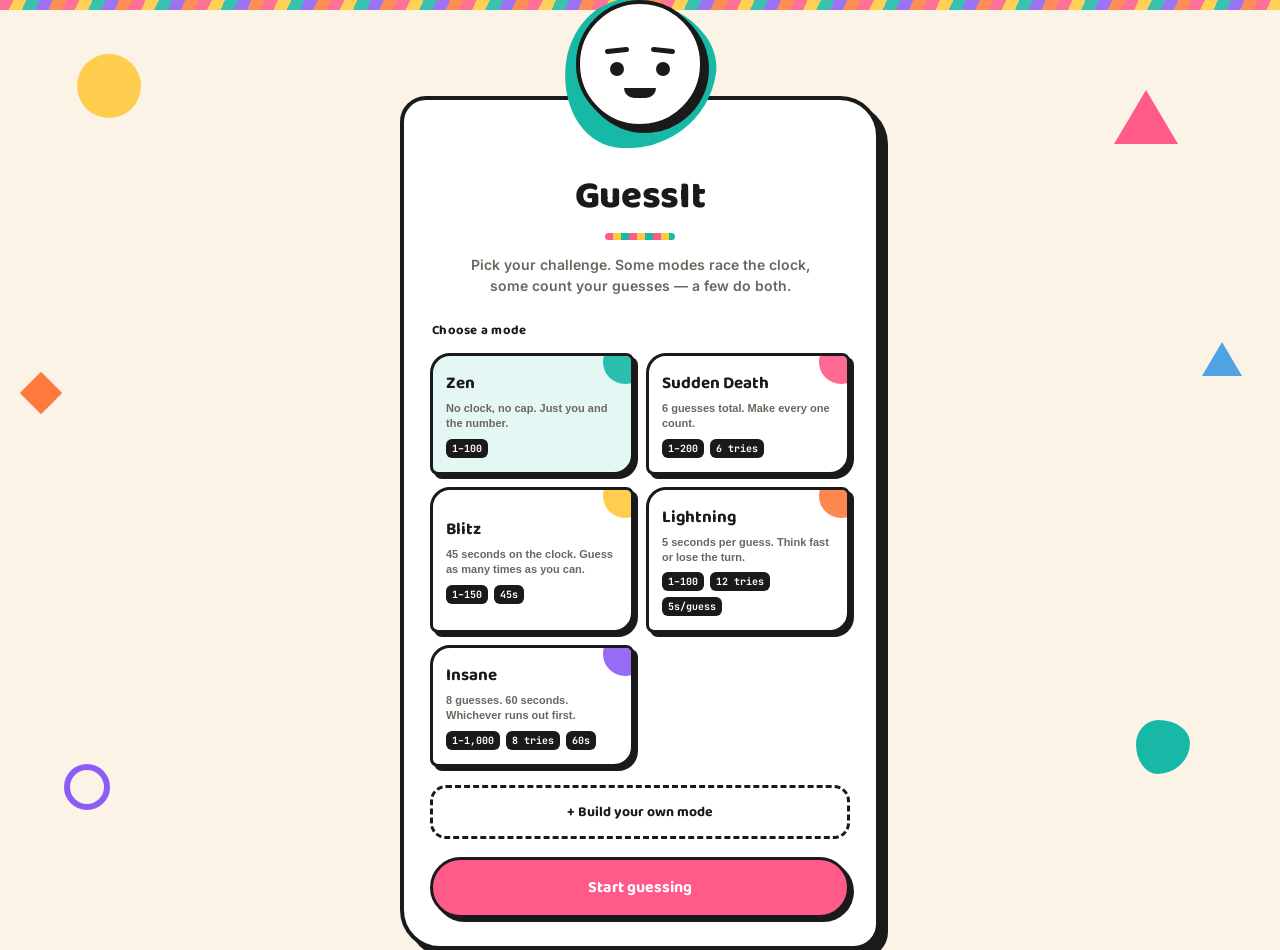
==== index.html @ 7a6bf44a "Rename guessit.html to index.html" ====
<!DOCTYPE html>
<html lang="en">
<head>
<meta charset="UTF-8">
<meta name="viewport" content="width=device-width, initial-scale=1.0, maximum-scale=1">
<title>GuessIt</title>
<link rel="preconnect" href="https://fonts.googleapis.com">
<link rel="preconnect" href="https://fonts.gstatic.com" crossorigin>
<link href="https://fonts.googleapis.com/css2?family=Baloo+2:wght@500;600;700;800&family=Inter:wght@400;500;600;700;800&family=JetBrains+Mono:wght@400;500;700;800&display=swap" rel="stylesheet">
<style>
  :root{
    --cream: #FBF3E5;
    --paper: #FFFFFF;
    --ink: #1A1A1A;
    --pink: #FF5A8A;
    --yellow: #FFC93C;
    --teal: #17B8A6;
    --orange: #FF7A3D;
    --purple: #8B5CF6;
    --blue: #4FA3E3;
    --accent: var(--teal);
    --accent-soft: #E4F7F4;
    --radius-blob: 26px 40px 26px 40px;
    --ease: cubic-bezier(.22,1,.36,1);
  }

  *{ box-sizing:border-box; margin:0; padding:0; }
  html,body{ height:100%; }
  body{
    background: var(--cream);
    color: var(--ink);
    font-family: 'Inter', sans-serif;
    min-height:100vh;
    display:flex;
    align-items:center;
    justify-content:center;
    padding: 40px 18px;
    overflow-x:hidden;
    position:relative;
    -webkit-font-smoothing:antialiased;
  }

  /* ---------- Decorative Memphis shapes ---------- */
  .deco{ position:fixed; pointer-events:none; z-index:0; }
  .deco-circle{ border-radius:50%; }
  .deco-tri{ width:0; height:0; }
  .deco1{ top:6%; left:6%; width:64px; height:64px; background:var(--yellow); border-radius:50%; opacity:0.9; animation: floatA 7s ease-in-out infinite; }
  .deco2{ top:10%; right:8%; width:0;height:0; border-left:32px solid transparent; border-right:32px solid transparent; border-bottom:54px solid var(--pink); animation: floatB 8s ease-in-out infinite; }
  .deco3{ bottom:10%; left:5%; width:46px; height:46px; border:6px solid var(--purple); border-radius:50%; animation: floatA 6s ease-in-out infinite reverse; }
  .deco4{ bottom:14%; right:7%; width:54px; height:54px; background:var(--teal); border-radius:42% 58% 60% 40% / 45% 42% 58% 55%; animation: spin 12s linear infinite; }
  .deco5{ top:42%; left:2%; width:30px; height:30px; background:var(--orange); transform: rotate(45deg); animation: floatB 5.5s ease-in-out infinite; }
  .deco6{ top:38%; right:3%; width:0; height:0; border-left:20px solid transparent; border-right:20px solid transparent; border-bottom:34px solid var(--blue); animation: floatA 6.5s ease-in-out infinite; }
  .deco-zigzag{
    position:fixed; top:0; left:0; width:100%; height:10px; z-index:0;
    background: repeating-linear-gradient(115deg, var(--pink) 0 12px, var(--yellow) 12px 24px, var(--teal) 24px 36px, var(--purple) 36px 48px, var(--orange) 48px 60px);
    opacity:0.85;
  }
  @keyframes floatA{ 0%,100%{ transform: translateY(0) rotate(0deg);} 50%{ transform: translateY(-14px) rotate(8deg);} }
  @keyframes floatB{ 0%,100%{ transform: translateY(0) rotate(0deg);} 50%{ transform: translateY(12px) rotate(-10deg);} }
  @keyframes spin{ from{ transform: rotate(0deg);} to{ transform: rotate(360deg);} }

  @media (max-width:700px){
    .deco1,.deco2,.deco3,.deco4,.deco5,.deco6{ display:none; }
  }

  .stage{ position:relative; width:100%; max-width:480px; z-index:2; }

  .topbar{ display:flex; align-items:center; justify-content:space-between; padding:0 4px 16px; }
  .brand{
    font-family:'Baloo 2', sans-serif; font-weight:700; font-size:20px; letter-spacing:0.01em; color:var(--ink);
    display:flex; align-items:center; gap:8px;
  }
  .brand-dot{ width:12px; height:12px; border-radius:50%; background: var(--pink); display:inline-block; box-shadow: 3px 3px 0 var(--ink); }
  .new-game-link{
    font-family:'Inter'; font-size:13px; font-weight:700; color:var(--ink);
    background: var(--paper); border:2.5px solid var(--ink); border-radius:100px;
    padding:7px 14px; cursor:pointer; box-shadow:3px 3px 0 var(--ink);
    transition: all .15s var(--ease); opacity:0; pointer-events:none;
  }
  .new-game-link.visible{ opacity:1; pointer-events:auto; }
  .new-game-link:hover{ transform: translate(-2px,-2px); box-shadow:5px 5px 0 var(--ink); }
  .new-game-link:active{ transform: translate(0,0); box-shadow:1px 1px 0 var(--ink); }

  /* ---------- Mascot ---------- */
  .mascot-wrap{ display:flex; justify-content:center; position:relative; z-index:3; margin-bottom:-54px; height:150px; }
  .mascot-back{
    position:absolute; width:150px; height:150px; background: var(--accent);
    border-radius: 42% 58% 60% 40% / 48% 42% 58% 52%;
    transform: rotate(8deg); transition: background .4s var(--ease);
    animation: blobfloat 5s ease-in-out infinite;
  }
  @keyframes blobfloat{ 0%,100%{ transform: rotate(8deg) scale(1);} 50%{ transform: rotate(-4deg) scale(1.04);} }
  .mascot{
    width:128px; height:128px; border-radius:50%; background:var(--paper);
    border:4px solid var(--ink); position:relative; z-index:2;
    box-shadow: 5px 5px 0 var(--ink);
    animation: float 4.5s ease-in-out infinite;
    transition: transform .4s var(--ease);
  }
  @keyframes float{ 0%,100%{ transform: translateY(0);} 50%{ transform: translateY(-8px);} }
  .mascot.bump{ animation: bump .5s var(--ease); }
  @keyframes bump{
    0%{ transform: scale(1) rotate(0);}
    30%{ transform: scale(0.9,1.08) rotate(-4deg);}
    60%{ transform: scale(1.06,0.95) rotate(3deg);}
    100%{ transform: scale(1) rotate(0);}
  }
  .brow{ position:absolute; width:24px; height:5px; background:var(--ink); border-radius:4px; top:44px; transition: all .35s var(--ease); }
  .brow-l{ left:25px; transform: rotate(-6deg); }
  .brow-r{ right:25px; transform: rotate(6deg); }
  .eye{ position:absolute; width:14px; height:14px; background:var(--ink); border-radius:50%; top:58px; transition: all .35s var(--ease); }
  .eye-l{ left:30px; } .eye-r{ right:30px; }
  .mouth{ position:absolute; left:50%; top:84px; width:32px; height:10px; background:var(--ink); border-radius:0 0 16px 16px; transform: translateX(-50%); transition: all .4s var(--ease); }
  .cheek{ position:absolute; width:13px; height:7px; border-radius:50%; background: var(--pink); top:74px; opacity:0; transition: opacity .4s ease; }
  .cheek-l{ left:14px; } .cheek-r{ right:14px; }

  .mascot.low .brow-l{ transform: rotate(-16deg) translate(1px,-3px); }
  .mascot.low .brow-r{ transform: rotate(16deg) translate(-1px,-3px); }
  .mascot.low .eye{ transform: translateY(-4px) scaleY(1.15); }
  .mascot.low .mouth{ width:20px; height:16px; border-radius:50%; top:80px; }

  .mascot.high .brow-l{ transform: rotate(2deg) translateY(-6px); }
  .mascot.high .brow-r{ transform: rotate(-2deg) translateY(-6px); }
  .mascot.high .eye{ transform: translateY(4px) scaleY(0.85); }
  .mascot.high .mouth{ width:13px; height:13px; border-radius:50%; top:84px; }

  .mascot.win .brow-l{ transform: rotate(-12deg) translateY(-2px); }
  .mascot.win .brow-r{ transform: rotate(12deg) translateY(-2px); }
  .mascot.win .eye{ height:3px; top:62px; border-radius:3px; }
  .mascot.win .mouth{ width:44px; height:20px; border-radius:0 0 22px 22px; top:78px; }
  .mascot.win .cheek{ opacity:1; }
  .mascot.win{ animation: winbob .9s var(--ease) infinite; }
  @keyframes winbob{ 0%,100%{ transform: translateY(0) rotate(-2deg);} 50%{ transform: translateY(-12px) rotate(2deg);} }

  .mascot.lose .eye{ height:3px; top:63px; }
  .mascot.lose .brow-l{ transform: rotate(10deg) translateY(-2px); }
  .mascot.lose .brow-r{ transform: rotate(-10deg) translateY(-2px); }
  .mascot.lose .mouth{ width:24px; height:8px; border-radius:16px 16px 0 0; top:88px; }
  .mascot.lose{ animation:none; transform: rotate(-3deg); }

  /* ---------- Card ---------- */
  .card{
    position:relative; background: var(--paper); border:4px solid var(--ink);
    border-radius: var(--radius-blob); padding: 66px 26px 28px; z-index:2;
    box-shadow: 8px 8px 0 var(--ink);
  }
  .screen{ display:none; }
  .screen.active{ display:block; animation: rise .5s var(--ease); }
  @keyframes rise{ from{ opacity:0; transform: translateY(14px);} to{ opacity:1; transform: translateY(0);} }

  h1.title{
    font-family:'Baloo 2', sans-serif; font-weight:800; font-size: clamp(30px,8vw,38px);
    text-align:center; letter-spacing:-0.01em; margin-bottom:6px;
  }
  .title-underline{
    width:70px; height:7px; margin: 0 auto 14px; border-radius:10px;
    background: repeating-linear-gradient(90deg, var(--pink) 0 8px, var(--yellow) 8px 16px, var(--teal) 16px 24px);
  }
  .subtitle{ text-align:center; color: #6b675f; font-size:14px; font-weight:600; margin-bottom:24px; line-height:1.5; }

  .section-label{
    font-family:'Baloo 2', sans-serif; font-size:13px; font-weight:700; letter-spacing:0.02em;
    color: var(--ink); margin-bottom:12px; padding-left:2px;
  }

  /* ---------- Mode grid ---------- */
  .mode-grid{ display:grid; grid-template-columns:1fr 1fr; gap:12px; margin-bottom:18px; }
  .mode-card{
    background: var(--paper); border:3px solid var(--ink); border-radius:20px 8px 20px 8px;
    padding:14px 13px; text-align:left; cursor:pointer; color:var(--ink);
    transition: all .18s var(--ease); position:relative; overflow:hidden;
    box-shadow: 4px 4px 0 var(--ink);
  }
  .mode-card::before{
    content:""; position:absolute; top:-16px; right:-16px; width:44px; height:44px;
    border-radius:50%; background: var(--dot, var(--teal)); opacity:0.9;
  }
  .mode-card:hover{ transform: translate(-2px,-2px); box-shadow:6px 6px 0 var(--ink); }
  .mode-card:active{ transform: translate(0,0); box-shadow:2px 2px 0 var(--ink); }
  .mode-card.selected{ background: var(--sel-bg, var(--accent-soft)); border-color: var(--ink); }
  .mode-name{ font-family:'Baloo 2', sans-serif; font-weight:700; font-size:17px; margin-bottom:4px; position:relative; z-index:1; }
  .mode-tagline{ font-size:11px; font-weight:600; color:#6b675f; line-height:1.35; margin-bottom:8px; position:relative; z-index:1; min-height:29px; }
  .mode-meta{ display:flex; gap:6px; flex-wrap:wrap; position:relative; z-index:1; }
  .mode-tag{
    font-family:'JetBrains Mono', monospace; font-size:10px; font-weight:700;
    background: var(--ink); color: var(--paper); border-radius:6px; padding:3px 6px;
  }

  .custom-toggle{
    width:100%; background: var(--paper); border:3px dashed var(--ink); border-radius:16px;
    color: var(--ink); font-family:'Baloo 2', sans-serif; font-size:14px; font-weight:700;
    padding:13px; cursor:pointer; margin-bottom:18px; transition: all .18s ease;
  }
  .custom-toggle:hover{ background: var(--accent-soft); }
  .custom-toggle.active{ background: var(--accent-soft); border-style:solid; box-shadow:4px 4px 0 var(--ink); }

  .custom-panel{ display:none; margin: -6px 0 18px; }
  .custom-panel.open{ display:block; animation: rise .3s var(--ease); }
  .custom-row{ display:flex; gap:10px; margin-bottom:12px; }
  .custom-field{ flex:1; }
  .custom-field label{
    display:block; font-size:10px; font-weight:700; letter-spacing:0.06em; text-transform:uppercase;
    color:#8a8578; margin-bottom:6px;
  }
  .custom-field input{
    width:100%; background: var(--cream); border:2.5px solid var(--ink); border-radius:10px;
    padding:11px 12px; color: var(--ink); font-family:'JetBrains Mono', monospace; font-size:15px;
    font-weight:700; outline:none;
  }
  .toggle-line{
    display:flex; align-items:center; justify-content:space-between; gap:10px;
    background: var(--cream); border:2.5px solid var(--ink); border-radius:12px;
    padding:11px 13px; margin-bottom:10px;
  }
  .toggle-line .tl-label{ font-size:13px; font-weight:700; font-family:'Baloo 2', sans-serif; }
  .toggle-line .tl-input{
    width:74px; background:var(--paper); border:2px solid var(--ink); border-radius:8px;
    padding:7px 8px; font-family:'JetBrains Mono', monospace; font-weight:700; text-align:center;
    display:none; outline:none;
  }
  .toggle-line.on .tl-input{ display:block; }
  .switch{ position:relative; width:42px; height:24px; flex-shrink:0; }
  .switch input{ opacity:0; width:0; height:0; }
  .switch-track{
    position:absolute; inset:0; background: var(--paper); border:2.5px solid var(--ink); border-radius:100px;
    cursor:pointer; transition: background .2s ease;
  }
  .switch-track::before{
    content:""; position:absolute; width:14px; height:14px; left:2px; top:2px; background: var(--ink);
    border-radius:50%; transition: transform .2s var(--ease);
  }
  .switch input:checked + .switch-track{ background: var(--teal); }
  .switch input:checked + .switch-track::before{ transform: translateX(17px); }

  .form-error{
    font-size:12px; font-weight:700; color: var(--ink); background: #FFE3EC;
    border:2.5px solid var(--ink); border-radius:12px; padding:10px 12px; margin:-6px 0 16px; display:none;
  }
  .form-error.show{ display:block; animation: shake .35s; }
  @keyframes shake{ 0%,100%{ transform: translateX(0);} 25%{ transform: translateX(-4px);} 75%{ transform: translateX(4px);} }

  .btn-primary{
    width:100%; background: var(--pink); color: var(--paper); border:3px solid var(--ink);
    border-radius:100px; padding:15px; font-family:'Baloo 2', sans-serif; font-size:16px; font-weight:700;
    cursor:pointer; box-shadow: 4px 4px 0 var(--ink); transition: all .16s var(--ease);
  }
  .btn-primary:hover{ transform: translate(-2px,-2px); box-shadow:6px 6px 0 var(--ink); }
  .btn-primary:active{ transform: translate(0,0); box-shadow:1px 1px 0 var(--ink); }
  .btn-primary:disabled{ opacity:0.4; cursor:not-allowed; }

  .btn-secondary{
    width:100%; background: var(--paper); color: var(--ink); border:3px solid var(--ink);
    border-radius:100px; padding:13px; font-family:'Baloo 2', sans-serif; font-size:14px; font-weight:700;
    cursor:pointer; margin-top:10px; transition: all .16s var(--ease);
  }
  .btn-secondary:hover{ background: var(--accent-soft); }

  /* ---------- Game screen ---------- */
  .mode-pill{
    display:flex; align-items:center; justify-content:center; gap:8px; margin:0 auto 18px; width:fit-content;
    background: var(--accent-soft); border:2.5px solid var(--ink); border-radius:100px; padding:7px 16px;
    font-family:'Baloo 2', sans-serif; font-size:13px; font-weight:700; color:var(--ink);
  }

  .stats-row{ display:grid; grid-template-columns:repeat(3,1fr); gap:8px; margin-bottom:16px; }
  .stat{
    text-align:center; background: var(--cream); border:2.5px solid var(--ink); border-radius:14px; padding:10px 4px;
  }
  .stat-val{ font-family:'JetBrains Mono', monospace; font-size:22px; font-weight:800; line-height:1; }
  .stat-val.warn{ color: var(--pink); }
  .stat-lbl{ font-size:9px; text-transform:uppercase; letter-spacing:0.08em; color:#8a8578; font-weight:700; margin-top:4px; }

  .perguess-timer{
    display:none; align-items:center; gap:10px; background: var(--cream); border:2.5px solid var(--ink);
    border-radius:14px; padding:9px 13px; margin-bottom:14px;
  }
  .perguess-timer.show{ display:flex; }
  .pg-label{ font-family:'Baloo 2', sans-serif; font-size:12px; font-weight:700; white-space:nowrap; }
  .pg-track{ flex:1; height:10px; background: var(--paper); border:2px solid var(--ink); border-radius:100px; overflow:hidden; }
  .pg-fill{ height:100%; background: var(--orange); border-radius:100px; transition: width .1s linear, background .2s ease; }

  /* ---------- Range tracker ("poll") ---------- */
  .range-tracker{
    background: var(--cream); border:2.5px solid var(--ink); border-radius:16px; padding:13px 14px; margin-bottom:16px;
  }
  .rt-head{ display:flex; justify-content:space-between; align-items:baseline; margin-bottom:9px; }
  .rt-title{ font-family:'Baloo 2', sans-serif; font-size:12px; font-weight:700; }
  .rt-value{ font-family:'JetBrains Mono', monospace; font-size:13px; font-weight:700; color: var(--ink); }
  .rt-bar{ position:relative; height:16px; background: var(--paper); border:2.5px solid var(--ink); border-radius:100px; overflow:hidden; }
  .rt-segment{
    position:absolute; top:0; bottom:0; background: var(--teal);
    border-right:2.5px solid var(--ink); border-left:2.5px solid var(--ink);
    transition: left .4s var(--ease), width .4s var(--ease), background .3s ease;
  }
  .rt-ends{ display:flex; justify-content:space-between; margin-top:5px; }
  .rt-end{ font-family:'JetBrains Mono', monospace; font-size:10px; font-weight:700; color:#8a8578; }

  .feedback-banner{
    text-align:center; padding:13px 12px; border-radius:16px; background: var(--cream);
    border:2.5px solid var(--ink); margin-bottom:16px; font-family:'Baloo 2', sans-serif; font-size:17px;
    font-weight:700; min-height:50px; display:flex; align-items:center; justify-content:center; gap:8px;
    transition: all .3s var(--ease);
  }
  .feedback-banner .arrow{ font-size:19px; }
  .feedback-banner.pulse{ animation: pulseIn .45s var(--ease); }
  @keyframes pulseIn{ 0%{ transform: scale(0.94); opacity:0.4;} 100%{ transform: scale(1); opacity:1;} }

  .guess-form{ display:flex; gap:10px; margin-bottom:18px; }
  .guess-input{
    flex:1; min-width:0; background: var(--cream); border:2.5px solid var(--ink); border-radius:14px;
    color:var(--ink); font-family:'JetBrains Mono', monospace; font-size:22px; font-weight:800; text-align:center;
    padding:13px 10px; outline:none; transition: border-color .2s ease;
  }
  .guess-input:focus{ background: var(--paper); }
  .guess-input.shake{ animation: shake .35s; }
  .guess-btn{
    flex-shrink:0; background: var(--teal); color: var(--paper); border:3px solid var(--ink); border-radius:14px;
    padding:0 24px; font-family:'Baloo 2', sans-serif; font-weight:700; font-size:15px; cursor:pointer;
    box-shadow: 3px 3px 0 var(--ink); transition: all .16s var(--ease);
  }
  .guess-btn:hover{ transform: translate(-2px,-2px); box-shadow:5px 5px 0 var(--ink); }
  .guess-btn:active{ transform: translate(0,0); box-shadow:1px 1px 0 var(--ink); }

  .history-label{ font-family:'Baloo 2', sans-serif; font-size:12px; font-weight:700; margin-bottom:9px; }
  .history-row{ display:flex; gap:8px; overflow-x:auto; padding-bottom:6px; scrollbar-width:none; }
  .history-row::-webkit-scrollbar{ display:none; }
  .history-chip{
    flex-shrink:0; display:flex; align-items:center; gap:6px; background: var(--cream); border:2.5px solid var(--ink);
    border-radius:100px; padding:6px 12px; font-family:'JetBrains Mono', monospace; font-size:13px; font-weight:700;
    animation: chipIn .3s var(--ease);
  }
  .history-chip.miss{ background:#FFE3EC; }
  @keyframes chipIn{ from{ opacity:0; transform: scale(0.7) translateX(-8px);} to{ opacity:1; transform: scale(1) translateX(0);} }
  .history-empty{ font-size:13px; color:#8a8578; padding:8px 2px; font-style:italic; font-weight:600; }

  /* ---------- Win / Lose ---------- */
  .result-badge{
    text-align:center; font-family:'Baloo 2', sans-serif; font-size:12px; font-weight:700;
    letter-spacing:0.06em; text-transform:uppercase; color:#8a8578; margin-bottom:6px;
  }
  .result-title{ font-family:'Baloo 2', sans-serif; font-weight:800; font-size:clamp(28px,7vw,34px); text-align:center; margin-bottom:20px; }
  .secret-reveal{ text-align:center; margin-bottom:22px; }
  .secret-num{ font-family:'Baloo 2', sans-serif; font-weight:800; font-size:72px; line-height:1; }
  .secret-cap{ font-size:11px; text-transform:uppercase; letter-spacing:0.08em; color:#8a8578; font-weight:700; margin-top:6px; }
  .result-stats{ display:grid; grid-template-columns:1fr 1fr; gap:10px; margin-bottom:20px; }
  .result-stat{ background: var(--cream); border:2.5px solid var(--ink); border-radius:16px; padding:15px; text-align:center; }
  .result-stat .v{ font-family:'JetBrains Mono', monospace; font-size:24px; font-weight:800; }
  .result-stat .l{ font-size:10px; text-transform:uppercase; letter-spacing:0.07em; color:#8a8578; font-weight:700; margin-top:4px; }
  .grade-strip{ display:flex; justify-content:center; gap:7px; margin-bottom:22px; }
  .grade-dot{ width:10px; height:10px; border-radius:50%; background: var(--cream); border:2px solid var(--ink); transition: background .3s ease, transform .3s ease; }
  .grade-dot.on{ background: var(--yellow); transform: scale(1.15); }

  canvas#confetti{ position:fixed; inset:0; pointer-events:none; z-index:50; }

  @media (max-width:380px){
    .card{ padding:60px 18px 24px; }
    .mode-grid{ gap:8px; }
    .secret-num{ font-size:58px; }
    .guess-input{ font-size:19px; }
  }
  @media (prefers-reduced-motion: reduce){
    *{ animation-duration:0.001ms !important; animation-iteration-count:1 !important; transition-duration:0.001ms !important; }
  }
</style>
</head>
<body>

<div class="deco-zigzag"></div>
<div class="deco deco1"></div>
<div class="deco deco2"></div>
<div class="deco deco3"></div>
<div class="deco deco4"></div>
<div class="deco deco5"></div>
<div class="deco deco6"></div>
<canvas id="confetti"></canvas>

<div class="stage">
  <div class="topbar">
    <div class="brand"><span class="brand-dot"></span>GuessIt</div>
    <button class="new-game-link" id="newGameLink">New game</button>
  </div>

  <div class="mascot-wrap">
    <div class="mascot-back" id="mascotBack"></div>
    <div class="mascot idle" id="mascot">
      <div class="brow brow-l"></div>
      <div class="brow brow-r"></div>
      <div class="eye eye-l"></div>
      <div class="eye eye-r"></div>
      <div class="cheek cheek-l"></div>
      <div class="cheek cheek-r"></div>
      <div class="mouth" id="mouth"></div>
    </div>
  </div>

  <div class="card">

    <!-- SCREEN 1: MENU -->
    <div class="screen active" id="screen-menu">
      <h1 class="title">GuessIt</h1>
      <div class="title-underline"></div>
      <p class="subtitle">Pick your challenge. Some modes race the clock,<br>some count your guesses — a few do both.</p>

      <div class="section-label">Choose a mode</div>
      <div class="mode-grid" id="modeGrid"></div>

      <button class="custom-toggle" id="customToggle">+ Build your own mode</button>
      <div class="custom-panel" id="customPanel">
        <div class="custom-row">
          <div class="custom-field">
            <label for="customMin">Min</label>
            <input type="text" id="customMin" placeholder="1" inputmode="numeric" pattern="[0-9]*" autocomplete="off">
          </div>
          <div class="custom-field">
            <label for="customMax">Max</label>
            <input type="text" id="customMax" placeholder="200" inputmode="numeric" pattern="[0-9]*" autocomplete="off">
          </div>
        </div>

        <div class="toggle-line" id="toggleAttempts">
          <span class="tl-label">Limit attempts</span>
          <input class="tl-input" id="valAttempts" type="text" placeholder="8" inputmode="numeric" pattern="[0-9]*" autocomplete="off">
          <label class="switch">
            <input type="checkbox" id="chkAttempts">
            <span class="switch-track"></span>
          </label>
        </div>

        <div class="toggle-line" id="toggleTime">
          <span class="tl-label">Overall timer (sec)</span>
          <input class="tl-input" id="valTime" type="text" placeholder="60" inputmode="numeric" pattern="[0-9]*" autocomplete="off">
          <label class="switch">
            <input type="checkbox" id="chkTime">
            <span class="switch-track"></span>
          </label>
        </div>

        <div class="toggle-line" id="togglePerGuess">
          <span class="tl-label">Per-guess timer (sec)</span>
          <input class="tl-input" id="valPerGuess" type="text" placeholder="5" inputmode="numeric" pattern="[0-9]*" autocomplete="off">
          <label class="switch">
            <input type="checkbox" id="chkPerGuess">
            <span class="switch-track"></span>
          </label>
        </div>
      </div>

      <div class="form-error" id="formError"></div>

      <button class="btn-primary" id="startBtn">Start guessing</button>
    </div>

    <!-- SCREEN 2: GAME -->
    <div class="screen" id="screen-game">
      <div class="mode-pill" id="modePill"></div>

      <div class="stats-row">
        <div class="stat">
          <div class="stat-val" id="statAttempts">0</div>
          <div class="stat-lbl">Attempts</div>
        </div>
        <div class="stat">
          <div class="stat-val" id="statRemaining">∞</div>
          <div class="stat-lbl">Left</div>
        </div>
        <div class="stat">
          <div class="stat-val" id="statTimer">—</div>
          <div class="stat-lbl">Time</div>
        </div>
      </div>

      <div class="perguess-timer" id="perGuessBar">
        <span class="pg-label">⏱ Quick!</span>
        <div class="pg-track"><div class="pg-fill" id="pgFill"></div></div>
      </div>

      <div class="range-tracker">
        <div class="rt-head">
          <span class="rt-title">🔍 It's somewhere between</span>
          <span class="rt-value" id="rtValue">1 – 100</span>
        </div>
        <div class="rt-bar">
          <div class="rt-segment" id="rtSegment"></div>
        </div>
        <div class="rt-ends">
          <span class="rt-end" id="rtMin">1</span>
          <span class="rt-end" id="rtMax">100</span>
        </div>
      </div>

      <div class="feedback-banner" id="feedbackBanner">Make your first guess</div>

      <div class="guess-form" id="guessForm">
        <input type="text" class="guess-input" id="guessInput" placeholder="?" inputmode="numeric" pattern="[0-9]*" autocomplete="off">
        <button type="button" class="guess-btn" id="guessBtn">Guess</button>
      </div>

      <div class="history-label">History</div>
      <div class="history-row" id="historyRow">
        <div class="history-empty">Your guesses will show up here</div>
      </div>
    </div>

    <!-- SCREEN 3: WIN -->
    <div class="screen" id="screen-win">
      <div class="result-badge">You got it</div>
      <div class="result-title">Nailed it! 🎉</div>
      <div class="secret-reveal">
        <div class="secret-num" id="winSecret">0</div>
        <div class="secret-cap">was the number</div>
      </div>
      <div class="result-stats">
        <div class="result-stat"><div class="v" id="winAttempts">0</div><div class="l">Attempts</div></div>
        <div class="result-stat"><div class="v" id="winScore">0</div><div class="l">Score</div></div>
      </div>
      <div class="grade-strip" id="gradeStrip"></div>
      <button class="btn-primary" id="playAgainBtn">Play again</button>
      <button class="btn-secondary" id="changeDiffBtn">Change mode</button>
    </div>

    <!-- SCREEN 4: LOSE -->
    <div class="screen" id="screen-lose">
      <div class="result-badge" id="loseBadge">Game over</div>
      <div class="result-title" id="loseTitle">So close… 😵</div>
      <div class="secret-reveal">
        <div class="secret-num" id="loseSecret">0</div>
        <div class="secret-cap">was the number</div>
      </div>
      <p class="subtitle" id="loseSubtitle" style="margin-bottom:22px;"></p>
      <button class="btn-primary" id="tryAgainBtn">Try again</button>
      <button class="btn-secondary" id="changeDiffBtn2">Change mode</button>
    </div>

  </div>
</div>

<script>
(function(){
  "use strict";

  // ---------- Mode presets ----------
  const MODES = [
    { id:'zen', name:'Zen', min:1, max:100, maxAttempts:null, timeLimit:null, perGuessTime:null,
      color:'teal', tagline:'No clock, no cap. Just you and the number.' },
    { id:'suddendeath', name:'Sudden Death', min:1, max:200, maxAttempts:6, timeLimit:null, perGuessTime:null,
      color:'pink', tagline:'6 guesses total. Make every one count.' },
    { id:'blitz', name:'Blitz', min:1, max:150, maxAttempts:null, timeLimit:45, perGuessTime:null,
      color:'yellow', tagline:'45 seconds on the clock. Guess as many times as you can.' },
    { id:'lightning', name:'Lightning', min:1, max:100, maxAttempts:12, timeLimit:null, perGuessTime:5,
      color:'orange', tagline:'5 seconds per guess. Think fast or lose the turn.' },
    { id:'insane', name:'Insane', min:1, max:1000, maxAttempts:8, timeLimit:60, perGuessTime:null,
      color:'purple', tagline:'8 guesses. 60 seconds. Whichever runs out first.' },
  ];
  const COLOR_VARS = { teal:'var(--teal)', pink:'var(--pink)', yellow:'var(--yellow)', orange:'var(--orange)', purple:'var(--purple)', blue:'var(--blue)' };
  const COLOR_SOFT = { teal:'#E4F7F4', pink:'#FFE3EC', yellow:'#FFF6DA', orange:'#FFE8DB', purple:'#EFE8FE', blue:'#E6F2FC' };

  // ---------- State ----------
  let state = {
    min:1, max:100, maxAttempts:null, timeLimit:null, perGuessTime:null,
    modeName:'Zen', modeColor:'teal',
    secret:0, attempts:0, history:[],
    rtLow:1, rtHigh:100,
    overallTimeLeft:0, perGuessTimeLeft:0,
  };
  let selectedModeId = 'zen';
  let usingCustom = false;
  let overallInterval = null;
  let perGuessInterval = null;

  // ---------- Elements ----------
  const el = {};
  [
    'modeGrid','customToggle','customPanel','customMin','customMax','formError','startBtn','newGameLink',
    'screen-menu','screen-game','screen-win','screen-lose',
    'modePill','statAttempts','statRemaining','statTimer','perGuessBar','pgFill',
    'rtValue','rtSegment','rtMin','rtMax',
    'feedbackBanner','guessForm','guessInput','guessBtn','historyRow',
    'winSecret','winAttempts','winScore','gradeStrip','playAgainBtn','changeDiffBtn',
    'loseBadge','loseTitle','loseSecret','loseSubtitle','tryAgainBtn','changeDiffBtn2',
    'mascot','mascotBack','mouth',
    'chkAttempts','valAttempts','chkTime','valTime','chkPerGuess','valPerGuess',
    'toggleAttempts','toggleTime','togglePerGuess',
  ].forEach(id => { el[id] = document.getElementById(id); });

  // ---------- Numeric-only filtering (avoids native number-input quirks) ----------
  function makeNumericOnly(input){
    input.addEventListener('input', () => {
      const cursor = input.selectionStart;
      const before = input.value;
      const cleaned = before.replace(/[^0-9]/g, '');
      if (cleaned !== before){
        input.value = cleaned;
        const diff = before.length - cleaned.length;
        const pos = Math.max(0, (cursor || cleaned.length) - diff);
        input.setSelectionRange(pos, pos);
      }
    });
  }
  [el.guessInput, el.customMin, el.customMax, el.valAttempts, el.valTime, el.valPerGuess].forEach(makeNumericOnly);

  // ---------- Accent color helper ----------
  function setAccent(colorKey){
    document.documentElement.style.setProperty('--accent', COLOR_VARS[colorKey] || COLOR_VARS.teal);
    document.documentElement.style.setProperty('--accent-soft', COLOR_SOFT[colorKey] || COLOR_SOFT.teal);
  }

  // ---------- Mode grid ----------
  function renderModeGrid(){
    el.modeGrid.innerHTML = '';
    MODES.forEach(m => {
      const card = document.createElement('button');
      card.type = 'button';
      card.className = 'mode-card' + (m.id === selectedModeId && !usingCustom ? ' selected' : '');
      card.style.setProperty('--dot', COLOR_VARS[m.color]);
      card.style.setProperty('--sel-bg', COLOR_SOFT[m.color]);
      const tags = [];
      tags.push(`${m.min}–${m.max.toLocaleString()}`);
      if (m.maxAttempts) tags.push(`${m.maxAttempts} tries`);
      if (m.timeLimit) tags.push(`${m.timeLimit}s`);
      if (m.perGuessTime) tags.push(`${m.perGuessTime}s/guess`);
      card.innerHTML = `
        <div class="mode-name">${m.name}</div>
        <div class="mode-tagline">${m.tagline}</div>
        <div class="mode-meta">${tags.map(t => `<span class="mode-tag">${t}</span>`).join('')}</div>
      `;
      card.addEventListener('click', () => {
        usingCustom = false;
        selectedModeId = m.id;
        el.customPanel.classList.remove('open');
        el.customToggle.classList.remove('active');
        el.formError.classList.remove('show');
        setAccent(m.color);
        renderModeGrid();
      });
      el.modeGrid.appendChild(card);
    });
  }
  renderModeGrid();
  setAccent('teal');

  el.customToggle.addEventListener('click', () => {
    usingCustom = !usingCustom;
    el.customToggle.classList.toggle('active', usingCustom);
    el.customPanel.classList.toggle('open', usingCustom);
    el.formError.classList.remove('show');
    if (usingCustom) setAccent('blue');
    renderModeGrid();
  });

  function wireToggle(chk, line, input){
    chk.addEventListener('change', () => {
      line.classList.toggle('on', chk.checked);
      if (chk.checked) setTimeout(() => input.focus(), 50);
    });
  }
  wireToggle(el.chkAttempts, el.toggleAttempts, el.valAttempts);
  wireToggle(el.chkTime, el.toggleTime, el.valTime);
  wireToggle(el.chkPerGuess, el.togglePerGuess, el.valPerGuess);

  function showError(msg){
    el.formError.textContent = msg;
    el.formError.classList.remove('show');
    void el.formError.offsetWidth;
    el.formError.classList.add('show');
  }

  // ---------- Start game ----------
  el.startBtn.addEventListener('click', () => {
    let min, max, maxAttempts, timeLimit, perGuessTime, modeName, modeColor;

    if (usingCustom){
      min = parseInt(el.customMin.value, 10);
      max = parseInt(el.customMax.value, 10);
      if (isNaN(min) || isNaN(max)){ showError('Enter both a minimum and a maximum number.'); return; }
      if (min >= max){ showError('Max needs to be greater than min.'); return; }
      if (max - min > 1000000){ showError("Let's keep the range under a million, for both our sakes."); return; }

      maxAttempts = null; timeLimit = null; perGuessTime = null;
      if (el.chkAttempts.checked){
        maxAttempts = parseInt(el.valAttempts.value, 10);
        if (isNaN(maxAttempts) || maxAttempts < 1){ showError('Attempt limit needs to be at least 1.'); return; }
      }
      if (el.chkTime.checked){
        timeLimit = parseInt(el.valTime.value, 10);
        if (isNaN(timeLimit) || timeLimit < 5){ showError('Overall timer needs to be at least 5 seconds.'); return; }
      }
      if (el.chkPerGuess.checked){
        perGuessTime = parseInt(el.valPerGuess.value, 10);
        if (isNaN(perGuessTime) || perGuessTime < 2){ showError('Per-guess timer needs to be at least 2 seconds.'); return; }
      }
      modeName = 'Custom'; modeColor = 'blue';
    } else {
      const m = MODES.find(x => x.id === selectedModeId);
      min = m.min; max = m.max; maxAttempts = m.maxAttempts; timeLimit = m.timeLimit; perGuessTime = m.perGuessTime;
      modeName = m.name; modeColor = m.color;
    }

    beginRound(min, max, maxAttempts, timeLimit, perGuessTime, modeName, modeColor);
  });

  function beginRound(min, max, maxAttempts, timeLimit, perGuessTime, modeName, modeColor){
    clearTimers();
    state.min = min; state.max = max;
    state.maxAttempts = maxAttempts; state.timeLimit = timeLimit; state.perGuessTime = perGuessTime;
    state.modeName = modeName; state.modeColor = modeColor;
    state.secret = Math.floor(Math.random() * (max - min + 1)) + min;
    state.attempts = 0; state.history = [];
    state.rtLow = min; state.rtHigh = max;
    state.overallTimeLeft = timeLimit || 0;
    state.perGuessTimeLeft = perGuessTime || 0;

    setAccent(modeColor);

    const tagBits = [`${min.toLocaleString()}–${max.toLocaleString()}`];
    if (maxAttempts) tagBits.push(`${maxAttempts} tries`);
    if (timeLimit) tagBits.push(`${timeLimit}s`);
    if (perGuessTime) tagBits.push(`${perGuessTime}s/guess`);
    el.modePill.textContent = `${modeName} · ${tagBits.join(' · ')}`;

    el.statAttempts.textContent = '0';
    el.statAttempts.classList.remove('warn');
    el.statRemaining.textContent = maxAttempts ? maxAttempts : '∞';
    el.statTimer.textContent = timeLimit ? formatTime(timeLimit) : '—';
    el.statTimer.classList.remove('warn');
    el.feedbackBanner.className = 'feedback-banner';
    el.feedbackBanner.textContent = 'Make your first guess';
    el.historyRow.innerHTML = '<div class="history-empty">Your guesses will show up here</div>';
    el.guessInput.value = '';

    el.perGuessBar.classList.toggle('show', !!perGuessTime);
    if (perGuessTime) resetPerGuessTimer();

    updateRangeTracker();
    setMascotState('idle');
    showScreen('game');
    el.newGameLink.classList.add('visible');
    setTimeout(() => el.guessInput.focus(), 350);

    if (timeLimit) startOverallTimer();
  }

  function formatTime(sec){
    sec = Math.max(0, sec);
    const m = Math.floor(sec / 60);
    const s = sec % 60;
    return m > 0 ? `${m}:${String(s).padStart(2,'0')}` : `${s}s`;
  }

  // ---------- Timers ----------
  function clearTimers(){
    if (overallInterval){ clearInterval(overallInterval); overallInterval = null; }
    if (perGuessInterval){ clearInterval(perGuessInterval); perGuessInterval = null; }
  }

  function startOverallTimer(){
    overallInterval = setInterval(() => {
      state.overallTimeLeft--;
      el.statTimer.textContent = formatTime(state.overallTimeLeft);
      el.statTimer.classList.toggle('warn', state.overallTimeLeft <= 10);
      if (state.overallTimeLeft <= 0){
        clearTimers();
        handleLose('time');
      }
    }, 1000);
  }

  function resetPerGuessTimer(){
    if (perGuessInterval) clearInterval(perGuessInterval);
    state.perGuessTimeLeft = state.perGuessTime;
    el.pgFill.style.width = '100%';
    el.pgFill.style.background = 'var(--orange)';
    const totalMs = state.perGuessTime * 1000;
    const startTs = Date.now();
    perGuessInterval = setInterval(() => {
      const elapsed = Date.now() - startTs;
      const pct = Math.max(0, 100 - (elapsed / totalMs) * 100);
      el.pgFill.style.width = pct + '%';
      if (pct < 30) el.pgFill.style.background = 'var(--pink)';
      if (elapsed >= totalMs){
        clearInterval(perGuessInterval);
        handleMissedTurn();
      }
    }, 60);
  }

  function handleMissedTurn(){
    state.attempts++;
    el.statAttempts.textContent = state.attempts;
    if (state.maxAttempts) el.statRemaining.textContent = Math.max(0, state.maxAttempts - state.attempts);

    state.history.unshift({ guess: null, dir: 'miss' });
    renderHistory();

    el.feedbackBanner.classList.remove('pulse');
    void el.feedbackBanner.offsetWidth;
    el.feedbackBanner.innerHTML = `Too slow! Turn skipped ⏱`;
    el.feedbackBanner.classList.add('pulse');
    setMascotState('lose');
    setTimeout(() => { if (el.mascot.classList.contains('lose')) setMascotState('idle'); }, 700);

    el.guessInput.value = '';

    if (state.maxAttempts && state.attempts >= state.maxAttempts){
      clearTimers();
      handleLose('attempts');
      return;
    }
    resetPerGuessTimer();
  }

  // ---------- Screens ----------
  function showScreen(name){
    [el['screen-menu'], el['screen-game'], el['screen-win'], el['screen-lose']].forEach(s => s.classList.remove('active'));
    ({menu: el['screen-menu'], game: el['screen-game'], win: el['screen-win'], lose: el['screen-lose']})[name].classList.add('active');
    if (name === 'menu'){ el.newGameLink.classList.remove('visible'); setAccent(usingCustom ? 'blue' : (MODES.find(m=>m.id===selectedModeId)||{}).color || 'teal'); }
  }

  el.newGameLink.addEventListener('click', () => {
    clearTimers();
    showScreen('menu');
    setMascotState('idle');
  });
  el.changeDiffBtn.addEventListener('click', () => { clearTimers(); showScreen('menu'); });
  el.changeDiffBtn2.addEventListener('click', () => { clearTimers(); showScreen('menu'); });

  // ---------- Mascot ----------
  function setMascotState(s){
    el.mascot.className = 'mascot ' + s;
    el.mascot.classList.add('bump');
    setTimeout(() => el.mascot.classList.remove('bump'), 500);
  }

  // ---------- Range tracker ("poll") ----------
  function updateRangeTracker(){
    const span = state.max - state.min;
    const lowPct = span > 0 ? ((state.rtLow - state.min) / span) * 100 : 0;
    const highPct = span > 0 ? ((state.rtHigh - state.min) / span) * 100 : 100;
    el.rtSegment.style.left = lowPct + '%';
    el.rtSegment.style.width = Math.max(1.5, highPct - lowPct) + '%';
    el.rtValue.textContent = `${state.rtLow.toLocaleString()} – ${state.rtHigh.toLocaleString()}`;
    el.rtMin.textContent = state.min.toLocaleString();
    el.rtMax.textContent = state.max.toLocaleString();
  }

  // ---------- Guessing ----------
  function submitGuess(){
    const raw = el.guessInput.value.trim();
    if (raw === ''){
      el.guessInput.classList.add('shake');
      setTimeout(() => el.guessInput.classList.remove('shake'), 400);
      return;
    }
    const guess = parseInt(raw, 10);
    if (isNaN(guess) || guess < state.min || guess > state.max){
      el.guessInput.classList.add('shake');
      setTimeout(() => el.guessInput.classList.remove('shake'), 400);
      el.feedbackBanner.textContent = `Stay between ${state.min.toLocaleString()} and ${state.max.toLocaleString()}`;
      return;
    }

    state.attempts++;
    el.statAttempts.textContent = state.attempts;
    if (state.maxAttempts){
      const remaining = Math.max(0, state.maxAttempts - state.attempts);
      el.statRemaining.textContent = remaining;
      el.statAttempts.classList.toggle('warn', remaining <= 2);
    }

    if (guess === state.secret){
      state.history.unshift({ guess, dir: 'hit' });
      renderHistory();
      clearTimers();
      handleWin();
      return;
    }

    const dir = guess < state.secret ? 'low' : 'high';
    if (dir === 'low') state.rtLow = Math.max(state.rtLow, guess + 1);
    else state.rtHigh = Math.min(state.rtHigh, guess - 1);
    updateRangeTracker();

    state.history.unshift({ guess, dir });
    renderHistory();

    el.feedbackBanner.classList.remove('pulse');
    void el.feedbackBanner.offsetWidth;
    if (dir === 'low'){
      el.feedbackBanner.innerHTML = `Too low! Try a higher number <span class="arrow">↑</span>`;
      setMascotState('low');
    } else {
      el.feedbackBanner.innerHTML = `Too high! Try a lower number <span class="arrow">↓</span>`;
      setMascotState('high');
    }
    el.feedbackBanner.classList.add('pulse');

    el.guessInput.value = '';
    el.guessInput.focus();

    if (state.perGuessTime) resetPerGuessTimer();

    if (state.maxAttempts && state.attempts >= state.maxAttempts){
      clearTimers();
      handleLose('attempts');
    }
  }

  el.guessBtn.addEventListener('click', submitGuess);
  el.guessInput.addEventListener('keydown', (e) => {
    if (e.key === 'Enter'){ e.preventDefault(); submitGuess(); }
  });

  function renderHistory(){
    el.historyRow.innerHTML = '';
    state.history.forEach(h => {
      const chip = document.createElement('div');
      chip.className = 'history-chip' + (h.dir === 'miss' ? ' miss' : '');
      let icon = h.dir === 'low' ? '↑' : h.dir === 'high' ? '↓' : h.dir === 'miss' ? '⏱' : '✓';
      let label = h.dir === 'miss' ? 'miss' : h.guess;
      chip.innerHTML = `${label} <span>${icon}</span>`;
      el.historyRow.appendChild(chip);
    });
  }

  // ---------- Win ----------
  function calcScore(){
    const rangeSize = state.max - state.min + 1;
    const optimal = Math.max(1, Math.ceil(Math.log2(rangeSize)));
    const over = Math.max(0, state.attempts - optimal);
    return Math.max(5, Math.round(100 - over * 12));
  }

  function handleWin(){
    setMascotState('win');
    el.winSecret.textContent = state.secret.toLocaleString();
    el.winAttempts.textContent = state.attempts;
    const score = calcScore();
    el.winScore.textContent = score;

    el.gradeStrip.innerHTML = '';
    const dots = 5;
    const lit = Math.max(1, Math.round((score / 100) * dots));
    for (let i = 0; i < dots; i++){
      const dot = document.createElement('div');
      dot.className = 'grade-dot' + (i < lit ? ' on' : '');
      el.gradeStrip.appendChild(dot);
    }

    showScreen('win');
    launchConfetti();
  }

  function startWithSameSettings(){
    beginRound(state.min, state.max, state.maxAttempts, state.timeLimit, state.perGuessTime, state.modeName, state.modeColor);
  }
  el.playAgainBtn.addEventListener('click', startWithSameSettings);
  el.tryAgainBtn.addEventListener('click', startWithSameSettings);

  // ---------- Lose ----------
  function handleLose(reason){
    setMascotState('lose');
    el.loseSecret.textContent = state.secret.toLocaleString();
    if (reason === 'time'){
      el.loseBadge.textContent = 'Out of time';
      el.loseTitle.textContent = "Time's up! ⏰";
      el.loseSubtitle.textContent = 'The clock beat you to it. Try a tighter search strategy next round.';
    } else {
      el.loseBadge.textContent = 'Out of attempts';
      el.loseTitle.textContent = 'So close… 😵';
      el.loseSubtitle.textContent = 'You used every guess you had. Narrow your range faster next time.';
    }
    showScreen('lose');
  }

  // ---------- Confetti ----------
  const canvas = document.getElementById('confetti');
  const ctx = canvas.getContext('2d');
  let particles = [];
  let confettiRunning = false;
  function resizeCanvas(){ canvas.width = window.innerWidth; canvas.height = window.innerHeight; }
  window.addEventListener('resize', resizeCanvas);
  resizeCanvas();

  const CONFETTI_COLORS = ['#FF5A8A', '#FFC93C', '#17B8A6', '#FF7A3D', '#8B5CF6', '#4FA3E3'];
  const reduceMotion = window.matchMedia('(prefers-reduced-motion: reduce)').matches;

  function launchConfetti(){
    if (reduceMotion) return;
    const count = 100;
    for (let i = 0; i < count; i++){
      particles.push({
        x: canvas.width / 2 + (Math.random() - 0.5) * 130,
        y: canvas.height * 0.28,
        vx: (Math.random() - 0.5) * 9,
        vy: Math.random() * -9 - 4,
        size: Math.random() * 8 + 4,
        color: CONFETTI_COLORS[Math.floor(Math.random() * CONFETTI_COLORS.length)],
        rot: Math.random() * 360,
        vrot: (Math.random() - 0.5) * 12,
        shape: Math.random() > 0.5 ? 'rect' : 'circle',
        life: 0,
      });
    }
    if (!confettiRunning){ confettiRunning = true; requestAnimationFrame(tickConfetti); }
  }

  function tickConfetti(){
    ctx.clearRect(0, 0, canvas.width, canvas.height);
    particles.forEach(p => {
      p.vy += 0.22; p.x += p.vx; p.y += p.vy; p.rot += p.vrot; p.life++;
      ctx.save();
      ctx.translate(p.x, p.y);
      ctx.rotate((p.rot * Math.PI) / 180);
      ctx.globalAlpha = Math.max(0, 1 - p.life / 160);
      ctx.fillStyle = p.color;
      if (p.shape === 'rect') ctx.fillRect(-p.size/2, -p.size/3, p.size, p.size*0.6);
      else { ctx.beginPath(); ctx.arc(0,0,p.size/2,0,Math.PI*2); ctx.fill(); }
      ctx.restore();
    });
    particles = particles.filter(p => p.life < 160 && p.y < canvas.height + 40);
    if (particles.length > 0) requestAnimationFrame(tickConfetti);
    else { confettiRunning = false; ctx.clearRect(0,0,canvas.width,canvas.height); }
  }

  // ---------- Idle blink ----------
  setInterval(() => {
    if (!el.mascot.classList.contains('idle')) return;
    el.mascot.querySelectorAll('.eye').forEach(e => e.style.transform = 'scaleY(0.15)');
    setTimeout(() => { el.mascot.querySelectorAll('.eye').forEach(e => e.style.transform = 'scaleY(1)'); }, 130);
  }, 3600);

})();
</script>
</body>
</html>
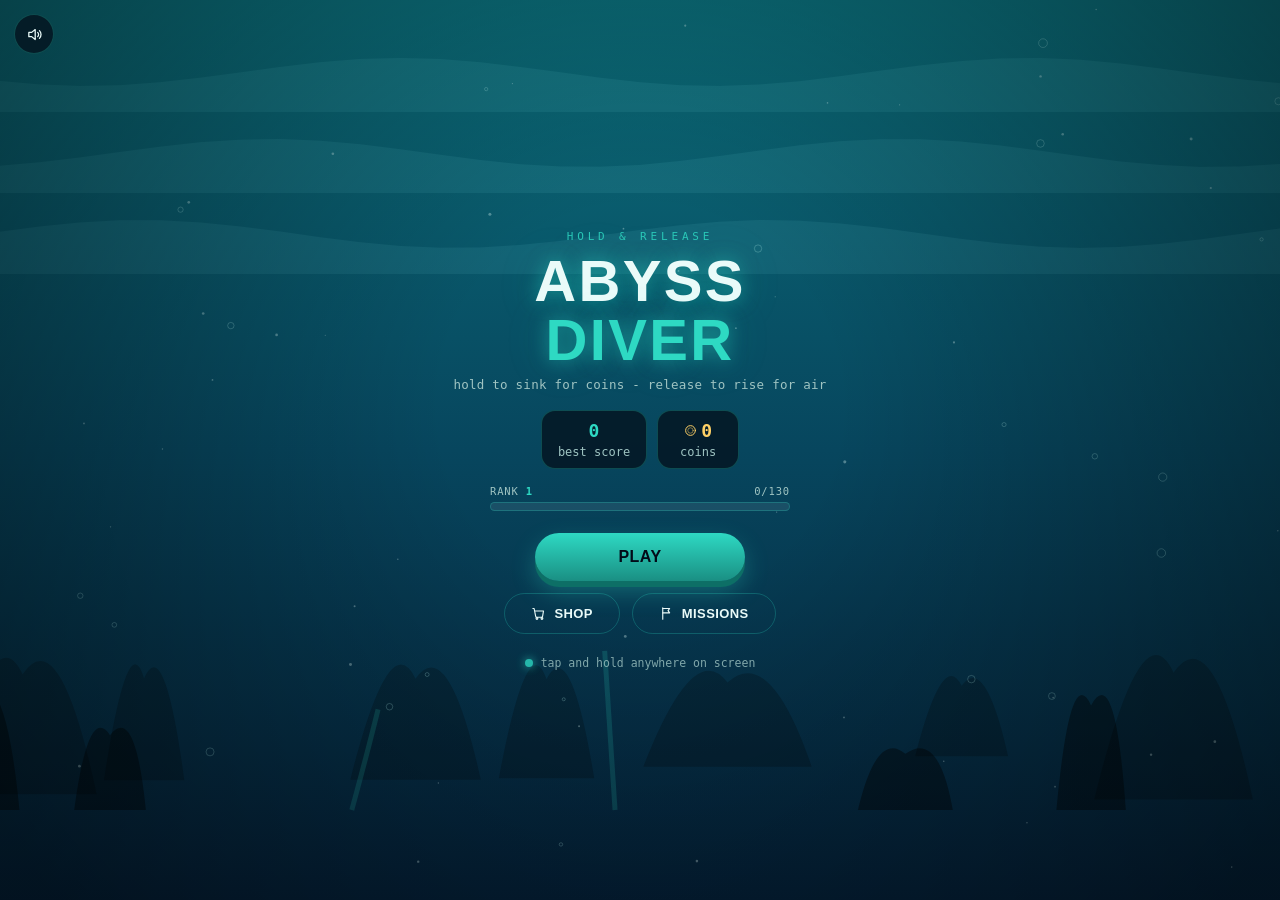
==== commit 26edb2ec: "Rename coinfin.html to index.html" ====
--- a/index.html
+++ b/index.html
@@ -2,1033 +2,1489 @@
 <html lang="en">
 <head>
 <meta charset="UTF-8">
-<meta name="viewport" content="width=device-width, initial-scale=1.0, maximum-scale=1">
-<title>GuessIt</title>
-<link rel="preconnect" href="https://fonts.googleapis.com">
-<link rel="preconnect" href="https://fonts.gstatic.com" crossorigin>
-<link href="https://fonts.googleapis.com/css2?family=Baloo+2:wght@500;600;700;800&family=Inter:wght@400;500;600;700;800&family=JetBrains+Mono:wght@400;500;700;800&display=swap" rel="stylesheet">
+<meta name="viewport" content="width=device-width, initial-scale=1.0, maximum-scale=1.0, user-scalable=no, viewport-fit=cover">
+<title>Abyss Diver</title>
 <style>
   :root{
-    --cream: #FBF3E5;
-    --paper: #FFFFFF;
-    --ink: #1A1A1A;
-    --pink: #FF5A8A;
-    --yellow: #FFC93C;
-    --teal: #17B8A6;
-    --orange: #FF7A3D;
-    --purple: #8B5CF6;
-    --blue: #4FA3E3;
-    --accent: var(--teal);
-    --accent-soft: #E4F7F4;
-    --radius-blob: 26px 40px 26px 40px;
-    --ease: cubic-bezier(.22,1,.36,1);
-  }
-
-  *{ box-sizing:border-box; margin:0; padding:0; }
-  html,body{ height:100%; }
-  body{
-    background: var(--cream);
-    color: var(--ink);
-    font-family: 'Inter', sans-serif;
-    min-height:100vh;
-    display:flex;
-    align-items:center;
-    justify-content:center;
-    padding: 40px 18px;
-    overflow-x:hidden;
-    position:relative;
-    -webkit-font-smoothing:antialiased;
-  }
-
-  /* ---------- Decorative Memphis shapes ---------- */
-  .deco{ position:fixed; pointer-events:none; z-index:0; }
-  .deco-circle{ border-radius:50%; }
-  .deco-tri{ width:0; height:0; }
-  .deco1{ top:6%; left:6%; width:64px; height:64px; background:var(--yellow); border-radius:50%; opacity:0.9; animation: floatA 7s ease-in-out infinite; }
-  .deco2{ top:10%; right:8%; width:0;height:0; border-left:32px solid transparent; border-right:32px solid transparent; border-bottom:54px solid var(--pink); animation: floatB 8s ease-in-out infinite; }
-  .deco3{ bottom:10%; left:5%; width:46px; height:46px; border:6px solid var(--purple); border-radius:50%; animation: floatA 6s ease-in-out infinite reverse; }
-  .deco4{ bottom:14%; right:7%; width:54px; height:54px; background:var(--teal); border-radius:42% 58% 60% 40% / 45% 42% 58% 55%; animation: spin 12s linear infinite; }
-  .deco5{ top:42%; left:2%; width:30px; height:30px; background:var(--orange); transform: rotate(45deg); animation: floatB 5.5s ease-in-out infinite; }
-  .deco6{ top:38%; right:3%; width:0; height:0; border-left:20px solid transparent; border-right:20px solid transparent; border-bottom:34px solid var(--blue); animation: floatA 6.5s ease-in-out infinite; }
-  .deco-zigzag{
-    position:fixed; top:0; left:0; width:100%; height:10px; z-index:0;
-    background: repeating-linear-gradient(115deg, var(--pink) 0 12px, var(--yellow) 12px 24px, var(--teal) 24px 36px, var(--purple) 36px 48px, var(--orange) 48px 60px);
-    opacity:0.85;
-  }
-  @keyframes floatA{ 0%,100%{ transform: translateY(0) rotate(0deg);} 50%{ transform: translateY(-14px) rotate(8deg);} }
-  @keyframes floatB{ 0%,100%{ transform: translateY(0) rotate(0deg);} 50%{ transform: translateY(12px) rotate(-10deg);} }
-  @keyframes spin{ from{ transform: rotate(0deg);} to{ transform: rotate(360deg);} }
-
-  @media (max-width:700px){
-    .deco1,.deco2,.deco3,.deco4,.deco5,.deco6{ display:none; }
-  }
-
-  .stage{ position:relative; width:100%; max-width:480px; z-index:2; }
-
-  .topbar{ display:flex; align-items:center; justify-content:space-between; padding:0 4px 16px; }
-  .brand{
-    font-family:'Baloo 2', sans-serif; font-weight:700; font-size:20px; letter-spacing:0.01em; color:var(--ink);
-    display:flex; align-items:center; gap:8px;
-  }
-  .brand-dot{ width:12px; height:12px; border-radius:50%; background: var(--pink); display:inline-block; box-shadow: 3px 3px 0 var(--ink); }
-  .new-game-link{
-    font-family:'Inter'; font-size:13px; font-weight:700; color:var(--ink);
-    background: var(--paper); border:2.5px solid var(--ink); border-radius:100px;
-    padding:7px 14px; cursor:pointer; box-shadow:3px 3px 0 var(--ink);
-    transition: all .15s var(--ease); opacity:0; pointer-events:none;
-  }
-  .new-game-link.visible{ opacity:1; pointer-events:auto; }
-  .new-game-link:hover{ transform: translate(-2px,-2px); box-shadow:5px 5px 0 var(--ink); }
-  .new-game-link:active{ transform: translate(0,0); box-shadow:1px 1px 0 var(--ink); }
-
-  /* ---------- Mascot ---------- */
-  .mascot-wrap{ display:flex; justify-content:center; position:relative; z-index:3; margin-bottom:-54px; height:150px; }
-  .mascot-back{
-    position:absolute; width:150px; height:150px; background: var(--accent);
-    border-radius: 42% 58% 60% 40% / 48% 42% 58% 52%;
-    transform: rotate(8deg); transition: background .4s var(--ease);
-    animation: blobfloat 5s ease-in-out infinite;
-  }
-  @keyframes blobfloat{ 0%,100%{ transform: rotate(8deg) scale(1);} 50%{ transform: rotate(-4deg) scale(1.04);} }
-  .mascot{
-    width:128px; height:128px; border-radius:50%; background:var(--paper);
-    border:4px solid var(--ink); position:relative; z-index:2;
-    box-shadow: 5px 5px 0 var(--ink);
-    animation: float 4.5s ease-in-out infinite;
-    transition: transform .4s var(--ease);
-  }
-  @keyframes float{ 0%,100%{ transform: translateY(0);} 50%{ transform: translateY(-8px);} }
-  .mascot.bump{ animation: bump .5s var(--ease); }
-  @keyframes bump{
-    0%{ transform: scale(1) rotate(0);}
-    30%{ transform: scale(0.9,1.08) rotate(-4deg);}
-    60%{ transform: scale(1.06,0.95) rotate(3deg);}
-    100%{ transform: scale(1) rotate(0);}
-  }
-  .brow{ position:absolute; width:24px; height:5px; background:var(--ink); border-radius:4px; top:44px; transition: all .35s var(--ease); }
-  .brow-l{ left:25px; transform: rotate(-6deg); }
-  .brow-r{ right:25px; transform: rotate(6deg); }
-  .eye{ position:absolute; width:14px; height:14px; background:var(--ink); border-radius:50%; top:58px; transition: all .35s var(--ease); }
-  .eye-l{ left:30px; } .eye-r{ right:30px; }
-  .mouth{ position:absolute; left:50%; top:84px; width:32px; height:10px; background:var(--ink); border-radius:0 0 16px 16px; transform: translateX(-50%); transition: all .4s var(--ease); }
-  .cheek{ position:absolute; width:13px; height:7px; border-radius:50%; background: var(--pink); top:74px; opacity:0; transition: opacity .4s ease; }
-  .cheek-l{ left:14px; } .cheek-r{ right:14px; }
-
-  .mascot.low .brow-l{ transform: rotate(-16deg) translate(1px,-3px); }
-  .mascot.low .brow-r{ transform: rotate(16deg) translate(-1px,-3px); }
-  .mascot.low .eye{ transform: translateY(-4px) scaleY(1.15); }
-  .mascot.low .mouth{ width:20px; height:16px; border-radius:50%; top:80px; }
-
-  .mascot.high .brow-l{ transform: rotate(2deg) translateY(-6px); }
-  .mascot.high .brow-r{ transform: rotate(-2deg) translateY(-6px); }
-  .mascot.high .eye{ transform: translateY(4px) scaleY(0.85); }
-  .mascot.high .mouth{ width:13px; height:13px; border-radius:50%; top:84px; }
-
-  .mascot.win .brow-l{ transform: rotate(-12deg) translateY(-2px); }
-  .mascot.win .brow-r{ transform: rotate(12deg) translateY(-2px); }
-  .mascot.win .eye{ height:3px; top:62px; border-radius:3px; }
-  .mascot.win .mouth{ width:44px; height:20px; border-radius:0 0 22px 22px; top:78px; }
-  .mascot.win .cheek{ opacity:1; }
-  .mascot.win{ animation: winbob .9s var(--ease) infinite; }
-  @keyframes winbob{ 0%,100%{ transform: translateY(0) rotate(-2deg);} 50%{ transform: translateY(-12px) rotate(2deg);} }
-
-  .mascot.lose .eye{ height:3px; top:63px; }
-  .mascot.lose .brow-l{ transform: rotate(10deg) translateY(-2px); }
-  .mascot.lose .brow-r{ transform: rotate(-10deg) translateY(-2px); }
-  .mascot.lose .mouth{ width:24px; height:8px; border-radius:16px 16px 0 0; top:88px; }
-  .mascot.lose{ animation:none; transform: rotate(-3deg); }
-
-  /* ---------- Card ---------- */
-  .card{
-    position:relative; background: var(--paper); border:4px solid var(--ink);
-    border-radius: var(--radius-blob); padding: 66px 26px 28px; z-index:2;
-    box-shadow: 8px 8px 0 var(--ink);
-  }
-  .screen{ display:none; }
-  .screen.active{ display:block; animation: rise .5s var(--ease); }
-  @keyframes rise{ from{ opacity:0; transform: translateY(14px);} to{ opacity:1; transform: translateY(0);} }
-
-  h1.title{
-    font-family:'Baloo 2', sans-serif; font-weight:800; font-size: clamp(30px,8vw,38px);
-    text-align:center; letter-spacing:-0.01em; margin-bottom:6px;
-  }
-  .title-underline{
-    width:70px; height:7px; margin: 0 auto 14px; border-radius:10px;
-    background: repeating-linear-gradient(90deg, var(--pink) 0 8px, var(--yellow) 8px 16px, var(--teal) 16px 24px);
-  }
-  .subtitle{ text-align:center; color: #6b675f; font-size:14px; font-weight:600; margin-bottom:24px; line-height:1.5; }
-
-  .section-label{
-    font-family:'Baloo 2', sans-serif; font-size:13px; font-weight:700; letter-spacing:0.02em;
-    color: var(--ink); margin-bottom:12px; padding-left:2px;
-  }
-
-  /* ---------- Mode grid ---------- */
-  .mode-grid{ display:grid; grid-template-columns:1fr 1fr; gap:12px; margin-bottom:18px; }
-  .mode-card{
-    background: var(--paper); border:3px solid var(--ink); border-radius:20px 8px 20px 8px;
-    padding:14px 13px; text-align:left; cursor:pointer; color:var(--ink);
-    transition: all .18s var(--ease); position:relative; overflow:hidden;
-    box-shadow: 4px 4px 0 var(--ink);
-  }
-  .mode-card::before{
-    content:""; position:absolute; top:-16px; right:-16px; width:44px; height:44px;
-    border-radius:50%; background: var(--dot, var(--teal)); opacity:0.9;
-  }
-  .mode-card:hover{ transform: translate(-2px,-2px); box-shadow:6px 6px 0 var(--ink); }
-  .mode-card:active{ transform: translate(0,0); box-shadow:2px 2px 0 var(--ink); }
-  .mode-card.selected{ background: var(--sel-bg, var(--accent-soft)); border-color: var(--ink); }
-  .mode-name{ font-family:'Baloo 2', sans-serif; font-weight:700; font-size:17px; margin-bottom:4px; position:relative; z-index:1; }
-  .mode-tagline{ font-size:11px; font-weight:600; color:#6b675f; line-height:1.35; margin-bottom:8px; position:relative; z-index:1; min-height:29px; }
-  .mode-meta{ display:flex; gap:6px; flex-wrap:wrap; position:relative; z-index:1; }
-  .mode-tag{
-    font-family:'JetBrains Mono', monospace; font-size:10px; font-weight:700;
-    background: var(--ink); color: var(--paper); border-radius:6px; padding:3px 6px;
-  }
-
-  .custom-toggle{
-    width:100%; background: var(--paper); border:3px dashed var(--ink); border-radius:16px;
-    color: var(--ink); font-family:'Baloo 2', sans-serif; font-size:14px; font-weight:700;
-    padding:13px; cursor:pointer; margin-bottom:18px; transition: all .18s ease;
-  }
-  .custom-toggle:hover{ background: var(--accent-soft); }
-  .custom-toggle.active{ background: var(--accent-soft); border-style:solid; box-shadow:4px 4px 0 var(--ink); }
-
-  .custom-panel{ display:none; margin: -6px 0 18px; }
-  .custom-panel.open{ display:block; animation: rise .3s var(--ease); }
-  .custom-row{ display:flex; gap:10px; margin-bottom:12px; }
-  .custom-field{ flex:1; }
-  .custom-field label{
-    display:block; font-size:10px; font-weight:700; letter-spacing:0.06em; text-transform:uppercase;
-    color:#8a8578; margin-bottom:6px;
-  }
-  .custom-field input{
-    width:100%; background: var(--cream); border:2.5px solid var(--ink); border-radius:10px;
-    padding:11px 12px; color: var(--ink); font-family:'JetBrains Mono', monospace; font-size:15px;
-    font-weight:700; outline:none;
-  }
-  .toggle-line{
-    display:flex; align-items:center; justify-content:space-between; gap:10px;
-    background: var(--cream); border:2.5px solid var(--ink); border-radius:12px;
-    padding:11px 13px; margin-bottom:10px;
-  }
-  .toggle-line .tl-label{ font-size:13px; font-weight:700; font-family:'Baloo 2', sans-serif; }
-  .toggle-line .tl-input{
-    width:74px; background:var(--paper); border:2px solid var(--ink); border-radius:8px;
-    padding:7px 8px; font-family:'JetBrains Mono', monospace; font-weight:700; text-align:center;
-    display:none; outline:none;
-  }
-  .toggle-line.on .tl-input{ display:block; }
-  .switch{ position:relative; width:42px; height:24px; flex-shrink:0; }
-  .switch input{ opacity:0; width:0; height:0; }
-  .switch-track{
-    position:absolute; inset:0; background: var(--paper); border:2.5px solid var(--ink); border-radius:100px;
-    cursor:pointer; transition: background .2s ease;
-  }
-  .switch-track::before{
-    content:""; position:absolute; width:14px; height:14px; left:2px; top:2px; background: var(--ink);
-    border-radius:50%; transition: transform .2s var(--ease);
-  }
-  .switch input:checked + .switch-track{ background: var(--teal); }
-  .switch input:checked + .switch-track::before{ transform: translateX(17px); }
-
-  .form-error{
-    font-size:12px; font-weight:700; color: var(--ink); background: #FFE3EC;
-    border:2.5px solid var(--ink); border-radius:12px; padding:10px 12px; margin:-6px 0 16px; display:none;
-  }
-  .form-error.show{ display:block; animation: shake .35s; }
-  @keyframes shake{ 0%,100%{ transform: translateX(0);} 25%{ transform: translateX(-4px);} 75%{ transform: translateX(4px);} }
-
-  .btn-primary{
-    width:100%; background: var(--pink); color: var(--paper); border:3px solid var(--ink);
-    border-radius:100px; padding:15px; font-family:'Baloo 2', sans-serif; font-size:16px; font-weight:700;
-    cursor:pointer; box-shadow: 4px 4px 0 var(--ink); transition: all .16s var(--ease);
-  }
-  .btn-primary:hover{ transform: translate(-2px,-2px); box-shadow:6px 6px 0 var(--ink); }
-  .btn-primary:active{ transform: translate(0,0); box-shadow:1px 1px 0 var(--ink); }
-  .btn-primary:disabled{ opacity:0.4; cursor:not-allowed; }
-
-  .btn-secondary{
-    width:100%; background: var(--paper); color: var(--ink); border:3px solid var(--ink);
-    border-radius:100px; padding:13px; font-family:'Baloo 2', sans-serif; font-size:14px; font-weight:700;
-    cursor:pointer; margin-top:10px; transition: all .16s var(--ease);
-  }
-  .btn-secondary:hover{ background: var(--accent-soft); }
-
-  /* ---------- Game screen ---------- */
-  .mode-pill{
-    display:flex; align-items:center; justify-content:center; gap:8px; margin:0 auto 18px; width:fit-content;
-    background: var(--accent-soft); border:2.5px solid var(--ink); border-radius:100px; padding:7px 16px;
-    font-family:'Baloo 2', sans-serif; font-size:13px; font-weight:700; color:var(--ink);
-  }
-
-  .stats-row{ display:grid; grid-template-columns:repeat(3,1fr); gap:8px; margin-bottom:16px; }
-  .stat{
-    text-align:center; background: var(--cream); border:2.5px solid var(--ink); border-radius:14px; padding:10px 4px;
-  }
-  .stat-val{ font-family:'JetBrains Mono', monospace; font-size:22px; font-weight:800; line-height:1; }
-  .stat-val.warn{ color: var(--pink); }
-  .stat-lbl{ font-size:9px; text-transform:uppercase; letter-spacing:0.08em; color:#8a8578; font-weight:700; margin-top:4px; }
-
-  .perguess-timer{
-    display:none; align-items:center; gap:10px; background: var(--cream); border:2.5px solid var(--ink);
-    border-radius:14px; padding:9px 13px; margin-bottom:14px;
-  }
-  .perguess-timer.show{ display:flex; }
-  .pg-label{ font-family:'Baloo 2', sans-serif; font-size:12px; font-weight:700; white-space:nowrap; }
-  .pg-track{ flex:1; height:10px; background: var(--paper); border:2px solid var(--ink); border-radius:100px; overflow:hidden; }
-  .pg-fill{ height:100%; background: var(--orange); border-radius:100px; transition: width .1s linear, background .2s ease; }
-
-  /* ---------- Range tracker ("poll") ---------- */
-  .range-tracker{
-    background: var(--cream); border:2.5px solid var(--ink); border-radius:16px; padding:13px 14px; margin-bottom:16px;
-  }
-  .rt-head{ display:flex; justify-content:space-between; align-items:baseline; margin-bottom:9px; }
-  .rt-title{ font-family:'Baloo 2', sans-serif; font-size:12px; font-weight:700; }
-  .rt-value{ font-family:'JetBrains Mono', monospace; font-size:13px; font-weight:700; color: var(--ink); }
-  .rt-bar{ position:relative; height:16px; background: var(--paper); border:2.5px solid var(--ink); border-radius:100px; overflow:hidden; }
-  .rt-segment{
-    position:absolute; top:0; bottom:0; background: var(--teal);
-    border-right:2.5px solid var(--ink); border-left:2.5px solid var(--ink);
-    transition: left .4s var(--ease), width .4s var(--ease), background .3s ease;
-  }
-  .rt-ends{ display:flex; justify-content:space-between; margin-top:5px; }
-  .rt-end{ font-family:'JetBrains Mono', monospace; font-size:10px; font-weight:700; color:#8a8578; }
-
-  .feedback-banner{
-    text-align:center; padding:13px 12px; border-radius:16px; background: var(--cream);
-    border:2.5px solid var(--ink); margin-bottom:16px; font-family:'Baloo 2', sans-serif; font-size:17px;
-    font-weight:700; min-height:50px; display:flex; align-items:center; justify-content:center; gap:8px;
-    transition: all .3s var(--ease);
-  }
-  .feedback-banner .arrow{ font-size:19px; }
-  .feedback-banner.pulse{ animation: pulseIn .45s var(--ease); }
-  @keyframes pulseIn{ 0%{ transform: scale(0.94); opacity:0.4;} 100%{ transform: scale(1); opacity:1;} }
-
-  .guess-form{ display:flex; gap:10px; margin-bottom:18px; }
-  .guess-input{
-    flex:1; min-width:0; background: var(--cream); border:2.5px solid var(--ink); border-radius:14px;
-    color:var(--ink); font-family:'JetBrains Mono', monospace; font-size:22px; font-weight:800; text-align:center;
-    padding:13px 10px; outline:none; transition: border-color .2s ease;
-  }
-  .guess-input:focus{ background: var(--paper); }
-  .guess-input.shake{ animation: shake .35s; }
-  .guess-btn{
-    flex-shrink:0; background: var(--teal); color: var(--paper); border:3px solid var(--ink); border-radius:14px;
-    padding:0 24px; font-family:'Baloo 2', sans-serif; font-weight:700; font-size:15px; cursor:pointer;
-    box-shadow: 3px 3px 0 var(--ink); transition: all .16s var(--ease);
-  }
-  .guess-btn:hover{ transform: translate(-2px,-2px); box-shadow:5px 5px 0 var(--ink); }
-  .guess-btn:active{ transform: translate(0,0); box-shadow:1px 1px 0 var(--ink); }
-
-  .history-label{ font-family:'Baloo 2', sans-serif; font-size:12px; font-weight:700; margin-bottom:9px; }
-  .history-row{ display:flex; gap:8px; overflow-x:auto; padding-bottom:6px; scrollbar-width:none; }
-  .history-row::-webkit-scrollbar{ display:none; }
-  .history-chip{
-    flex-shrink:0; display:flex; align-items:center; gap:6px; background: var(--cream); border:2.5px solid var(--ink);
-    border-radius:100px; padding:6px 12px; font-family:'JetBrains Mono', monospace; font-size:13px; font-weight:700;
-    animation: chipIn .3s var(--ease);
-  }
-  .history-chip.miss{ background:#FFE3EC; }
-  @keyframes chipIn{ from{ opacity:0; transform: scale(0.7) translateX(-8px);} to{ opacity:1; transform: scale(1) translateX(0);} }
-  .history-empty{ font-size:13px; color:#8a8578; padding:8px 2px; font-style:italic; font-weight:600; }
-
-  /* ---------- Win / Lose ---------- */
-  .result-badge{
-    text-align:center; font-family:'Baloo 2', sans-serif; font-size:12px; font-weight:700;
-    letter-spacing:0.06em; text-transform:uppercase; color:#8a8578; margin-bottom:6px;
-  }
-  .result-title{ font-family:'Baloo 2', sans-serif; font-weight:800; font-size:clamp(28px,7vw,34px); text-align:center; margin-bottom:20px; }
-  .secret-reveal{ text-align:center; margin-bottom:22px; }
-  .secret-num{ font-family:'Baloo 2', sans-serif; font-weight:800; font-size:72px; line-height:1; }
-  .secret-cap{ font-size:11px; text-transform:uppercase; letter-spacing:0.08em; color:#8a8578; font-weight:700; margin-top:6px; }
-  .result-stats{ display:grid; grid-template-columns:1fr 1fr; gap:10px; margin-bottom:20px; }
-  .result-stat{ background: var(--cream); border:2.5px solid var(--ink); border-radius:16px; padding:15px; text-align:center; }
-  .result-stat .v{ font-family:'JetBrains Mono', monospace; font-size:24px; font-weight:800; }
-  .result-stat .l{ font-size:10px; text-transform:uppercase; letter-spacing:0.07em; color:#8a8578; font-weight:700; margin-top:4px; }
-  .grade-strip{ display:flex; justify-content:center; gap:7px; margin-bottom:22px; }
-  .grade-dot{ width:10px; height:10px; border-radius:50%; background: var(--cream); border:2px solid var(--ink); transition: background .3s ease, transform .3s ease; }
-  .grade-dot.on{ background: var(--yellow); transform: scale(1.15); }
-
-  canvas#confetti{ position:fixed; inset:0; pointer-events:none; z-index:50; }
-
-  @media (max-width:380px){
-    .card{ padding:60px 18px 24px; }
-    .mode-grid{ gap:8px; }
-    .secret-num{ font-size:58px; }
-    .guess-input{ font-size:19px; }
-  }
-  @media (prefers-reduced-motion: reduce){
-    *{ animation-duration:0.001ms !important; animation-iteration-count:1 !important; transition-duration:0.001ms !important; }
-  }
+    --abyss:#020B18;
+    --deep:#06304F;
+    --shallow:#0B6E7A;
+    --bio:#2ED9C3;
+    --bio-dim:#1a8f83;
+    --coral:#FF6B4A;
+    --gold:#FFD166;
+    --ink:#eafbf9;
+    --ink-dim:#9fc4c2;
+    --panel:rgba(4,20,32,0.82);
+    --panel-border:rgba(46,217,195,0.25);
+    --mono: ui-monospace, 'SF Mono', 'Consolas', 'Menlo', monospace;
+    --disp: 'Arial Black', 'Helvetica Neue', Arial, sans-serif;
+    --accent: var(--bio);
+  }
+  *{box-sizing:border-box;}
+  html,body{
+    margin:0; padding:0; width:100%; height:100%; overflow:hidden;
+    background:var(--abyss); color:var(--ink);
+    font-family:-apple-system,BlinkMacSystemFont,'Segoe UI',Roboto,sans-serif;
+    touch-action:none; -webkit-user-select:none; user-select:none;
+    -webkit-touch-callout:none; overscroll-behavior:none;
+  }
+  svg{display:block;}
+  #app{position:fixed; inset:0; width:100%; height:100%;}
+  #game{position:fixed; inset:0; width:100%; height:100%; display:block; touch-action:none;}
+
+  /* ---------- Screens ---------- */
+  .screen{
+    position:fixed; inset:0; display:flex; flex-direction:column; align-items:center; justify-content:center;
+    opacity:0; pointer-events:none; transition:opacity .3s ease;
+    padding:20px; text-align:center;
+  }
+  .screen.active{opacity:1; pointer-events:auto;}
+
+  .eyebrow{
+    font-family:var(--mono); letter-spacing:.35em; font-size:11px; color:var(--accent);
+    text-transform:uppercase; margin-bottom:8px; opacity:.85;
+  }
+  .title{
+    font-family:var(--disp); font-weight:900; letter-spacing:.04em;
+    font-size:clamp(34px,10vw,58px); margin:0; color:var(--ink);
+    text-shadow:0 0 18px rgba(46,217,195,.5), 0 0 46px rgba(46,217,195,.22);
+    line-height:1.02;
+  }
+  .title .accent{color:var(--accent);}
+  .subtitle{
+    font-family:var(--mono); font-size:12.5px; color:var(--ink-dim); margin:8px 0 18px;
+    letter-spacing:.02em;
+  }
+
+  .statsRow{display:flex; gap:10px; margin-bottom:16px; flex-wrap:wrap; justify-content:center;}
+  .statChip{
+    background:var(--panel); border:1px solid var(--panel-border); border-radius:14px;
+    padding:9px 16px; font-family:var(--mono); font-size:12px; color:var(--ink-dim);
+    display:flex; flex-direction:column; align-items:center; gap:4px; min-width:82px;
+  }
+  .statChip b{font-size:18px; color:var(--gold); font-weight:700; display:flex; align-items:center; gap:4px;}
+  .statChip.best b{color:var(--accent);}
+
+  .rankTrack{width:100%; max-width:300px; margin:0 auto 16px;}
+  .rankLabel{display:flex; justify-content:space-between; font-family:var(--mono); font-size:10.5px; color:var(--ink-dim); margin-bottom:5px; letter-spacing:.08em;}
+  .rankLabel b{color:var(--accent);}
+  .rankBar{height:9px; border-radius:999px; background:rgba(255,255,255,.08); overflow:hidden; border:1px solid var(--panel-border); position:relative;}
+  .rankBarFill{height:100%; background:linear-gradient(90deg,var(--bio-dim),var(--accent)); border-radius:999px; transition:width .4s ease;}
+
+  .btn{
+    font-family:var(--disp); font-weight:900; letter-spacing:.03em; font-size:16px;
+    border:none; border-radius:999px; padding:15px 34px; cursor:pointer;
+    color:var(--abyss); background:linear-gradient(180deg,var(--accent),var(--bio-dim));
+    box-shadow:0 6px 0 #0d6f66, 0 10px 24px rgba(46,217,195,.3);
+    transition:transform .08s ease, box-shadow .08s ease;
+    margin:6px; -webkit-tap-highlight-color:transparent;
+    display:inline-flex; align-items:center; gap:8px;
+  }
+  .btn:active{transform:translateY(4px); box-shadow:0 2px 0 #0d6f66, 0 4px 12px rgba(46,217,195,.3);}
+  .btn.secondary{
+    background:transparent; color:var(--ink); border:1.5px solid var(--panel-border);
+    box-shadow:none; padding:12px 26px; font-size:13px;
+  }
+  .btn.secondary:active{transform:translateY(2px); background:rgba(46,217,195,.08);}
+  .btn.wide{min-width:210px; justify-content:center;}
+  .btn:disabled{opacity:.35; filter:grayscale(.6); cursor:default; box-shadow:none;}
+  .btn:disabled:active{transform:none;}
+  .btnRow{display:flex; flex-wrap:wrap; justify-content:center;}
+  .navRow{position:relative;}
+  .badgeDot{
+    position:absolute; top:2px; right:2px; width:9px; height:9px; border-radius:50%;
+    background:var(--coral); box-shadow:0 0 6px var(--coral); border:1.5px solid var(--abyss);
+  }
+
+  .hint{
+    font-family:var(--mono); font-size:11.5px; color:var(--ink-dim); margin-top:16px;
+    display:flex; align-items:center; gap:8px; opacity:.8;
+  }
+  .hint .pulse{
+    width:8px; height:8px; border-radius:50%; background:var(--accent);
+    box-shadow:0 0 10px var(--accent); animation:pulse 1.4s infinite ease-in-out;
+  }
+  @keyframes pulse{0%,100%{opacity:.3; transform:scale(.8);} 50%{opacity:1; transform:scale(1.15);}}
+
+  #muteBtn{
+    position:fixed; top:max(14px,env(safe-area-inset-top)); left:14px; z-index:20; width:40px; height:40px; border-radius:50%;
+    background:var(--panel); border:1px solid var(--panel-border); color:var(--ink);
+    display:flex; align-items:center; justify-content:center; cursor:pointer;
+  }
+
+  /* ---------- Loading ---------- */
+  #loadingScreen{gap:14px;}
+  .spinner{
+    width:44px; height:44px; border-radius:50%;
+    border:3px solid rgba(46,217,195,.2); border-top-color:var(--accent);
+    animation:spin 1s linear infinite;
+  }
+  @keyframes spin{to{transform:rotate(360deg);}}
+
+  /* ---------- Shop / Missions shared list styling ---------- */
+  .subScreen{justify-content:flex-start; padding-top:16px;}
+  .subHeader{width:100%; max-width:520px; display:flex; align-items:center; justify-content:space-between; margin-bottom:6px;}
+  .backBtn{
+    background:var(--panel); border:1px solid var(--panel-border); color:var(--ink);
+    border-radius:999px; padding:8px 15px; font-family:var(--mono); font-size:12px; cursor:pointer;
+    display:flex; align-items:center; gap:6px;
+  }
+  .coinBalance{
+    font-family:var(--mono); font-size:14px; color:var(--gold); background:var(--panel);
+    border:1px solid var(--panel-border); border-radius:999px; padding:8px 15px;
+    display:flex; align-items:center; gap:6px;
+  }
+  .tabs{display:flex; gap:6px; margin:12px 0 10px; background:var(--panel); padding:4px; border-radius:999px; border:1px solid var(--panel-border);}
+  .tabBtn{
+    font-family:var(--mono); font-size:11.5px; letter-spacing:.05em; text-transform:uppercase;
+    padding:7px 15px; border-radius:999px; border:none; background:transparent; color:var(--ink-dim); cursor:pointer;
+  }
+  .tabBtn.active{background:var(--accent); color:var(--abyss); font-weight:700;}
+
+  .scrollList{width:100%; max-width:520px; overflow-y:auto; flex:1; padding-bottom:14px; -webkit-overflow-scrolling:touch;}
+  .rowCard{
+    display:flex; align-items:center; gap:12px; background:var(--panel); border:1px solid var(--panel-border);
+    border-radius:16px; padding:12px 14px; margin-bottom:9px; text-align:left;
+  }
+  .rowIcon{
+    width:38px; height:38px; border-radius:11px; background:rgba(46,217,195,.1); color:var(--accent);
+    display:flex; align-items:center; justify-content:center; flex-shrink:0; border:1px solid var(--panel-border);
+  }
+  .rowInfo{flex:1; min-width:0;}
+  .rowInfo .name{font-weight:700; font-size:14px;}
+  .rowInfo .desc{font-family:var(--mono); font-size:10.5px; color:var(--ink-dim); margin-top:2px;}
+  .levelDots{display:flex; gap:4px; margin-top:6px;}
+  .levelDots span{width:14px; height:5px; border-radius:3px; background:rgba(255,255,255,.12);}
+  .levelDots span.on{background:var(--accent); box-shadow:0 0 6px var(--accent);}
+  .actionBtn{
+    font-family:var(--mono); font-size:11.5px; font-weight:700; color:var(--abyss);
+    background:var(--gold); border:none; border-radius:10px; padding:9px 11px; cursor:pointer; flex-shrink:0; min-width:60px;
+    display:flex; align-items:center; justify-content:center; gap:4px;
+  }
+  .actionBtn.maxed{background:transparent; color:var(--accent); border:1px solid var(--accent);}
+  .actionBtn.locked{background:transparent; color:var(--ink-dim); border:1px solid var(--panel-border);}
+  .actionBtn:disabled{opacity:.35;}
+
+  .skinGrid{display:grid; grid-template-columns:1fr 1fr; gap:9px;}
+  .skinCard{
+    background:var(--panel); border:1.5px solid var(--panel-border); border-radius:16px; padding:13px 8px;
+    display:flex; flex-direction:column; align-items:center; gap:7px;
+  }
+  .skinCard.equipped{border-color:var(--accent); box-shadow:0 0 14px rgba(46,217,195,.28);}
+  .skinSwatch{width:48px; height:48px; border-radius:50%; box-shadow:inset 0 -8px 14px rgba(0,0,0,.35), 0 0 16px var(--sc,transparent);}
+  .themeSwatch{width:64px; height:38px; border-radius:8px; box-shadow:inset 0 -6px 10px rgba(0,0,0,.35);}
+  .skinCard .name{font-size:12px; font-weight:700;}
+  .skinCard .cost{font-family:var(--mono); font-size:10.5px; color:var(--gold); display:flex; align-items:center; gap:3px;}
+
+  .missionProgWrap{margin-top:7px; display:flex; align-items:center; gap:7px;}
+  .missionBar{flex:1; height:7px; border-radius:999px; background:rgba(255,255,255,.1); overflow:hidden;}
+  .missionBarFill{height:100%; background:var(--accent); border-radius:999px;}
+  .missionProgTxt{font-family:var(--mono); font-size:10px; color:var(--ink-dim); white-space:nowrap;}
+
+  .resetLink{font-family:var(--mono); font-size:10px; color:rgba(255,255,255,.3); margin-top:4px; text-decoration:underline; cursor:pointer;}
+
+  /* ---------- HUD ---------- */
+  #hud{position:fixed; inset:0; pointer-events:none; opacity:0; transition:opacity .25s ease;}
+  #hud.active{opacity:1;}
+  .hudTop{
+    position:absolute; top:max(12px, env(safe-area-inset-top)); left:12px; right:12px;
+    display:grid; grid-template-columns:1fr auto 1fr; align-items:flex-start; gap:6px;
+  }
+  .hudLeft{display:flex; flex-direction:column; gap:6px; align-items:flex-start;}
+  .hudCenter{display:flex; flex-direction:column; align-items:center;}
+  .hudRight{display:flex; flex-direction:column; gap:6px; align-items:flex-end;}
+  .pill{
+    font-family:var(--mono); font-size:13px; font-weight:600; color:var(--ink);
+    background:var(--panel); border:1px solid var(--panel-border); border-radius:999px;
+    padding:7px 12px; display:flex; align-items:center; gap:6px; backdrop-filter:blur(6px);
+  }
+  .pill.coinPill{color:var(--gold);}
+  .scoreBig{
+    font-family:var(--mono); font-weight:700; font-size:30px; color:var(--ink); line-height:1;
+    text-shadow:0 0 12px rgba(46,217,195,.5);
+  }
+  .scoreSub{font-family:var(--mono); font-size:9.5px; color:var(--ink-dim); letter-spacing:.15em; margin-top:2px;}
+  .comboBadge{
+    margin-top:5px; font-family:var(--mono); font-size:11px; font-weight:700; color:var(--abyss);
+    background:var(--gold); padding:3px 10px; border-radius:999px; opacity:0; transform:scale(.8);
+    transition:opacity .15s ease, transform .15s ease;
+  }
+  .comboBadge.show{opacity:1; transform:scale(1);}
+
+  #quitBtn{
+    pointer-events:auto; width:34px; height:34px; border-radius:50%; border:1px solid var(--panel-border);
+    background:var(--panel); color:var(--ink-dim); cursor:pointer; flex-shrink:0;
+    display:flex; align-items:center; justify-content:center;
+  }
+  #livesRow{display:flex; gap:4px;}
+  .heartIcon{width:17px; height:17px; color:var(--coral); filter:drop-shadow(0 0 4px rgba(255,107,74,.6));}
+  .heartIcon.lost{color:rgba(255,255,255,.15); filter:none;}
+
+  .oxygenWrap{position:relative; width:64px; height:64px;}
+  .oxygenWrap svg.dial{width:100%; height:100%; transform:rotate(-90deg);}
+  .oxygenWrap .oTrack{fill:none; stroke:rgba(255,255,255,.12); stroke-width:7;}
+  .oxygenWrap .oFill{fill:none; stroke:var(--bio); stroke-width:7; stroke-linecap:round; filter:drop-shadow(0 0 5px var(--bio));}
+  .oxygenLabel{
+    position:absolute; inset:0; display:flex; align-items:center; justify-content:center;
+    font-family:var(--mono); font-size:14px; font-weight:700; color:var(--ink); flex-direction:column; line-height:1.1;
+  }
+  .oxygenLabel span{font-size:7px; color:var(--ink-dim); letter-spacing:.1em;}
+
+  #depthTrack{
+    position:absolute; top:130px; right:24px; width:5px; height:34vh; max-height:300px;
+    border-radius:6px; opacity:.6;
+  }
+  .depthMarker{
+    position:absolute; left:50%; width:12px; height:12px; border-radius:50%;
+    background:var(--accent); box-shadow:0 0 8px var(--accent); transform:translate(-50%,-50%);
+  }
+  .depthLabel{
+    position:absolute; right:13px; font-family:var(--mono); font-size:8px; letter-spacing:.1em;
+    color:var(--ink-dim); white-space:nowrap;
+  }
+  .depthLabel.topL{top:-4px;}
+  .depthLabel.botL{bottom:-4px; color:var(--coral);}
+
+  #powerupTray{
+    position:absolute; bottom:max(16px, env(safe-area-inset-bottom)); left:12px;
+    display:flex; gap:7px;
+  }
+  .puBadge{
+    width:40px; height:40px; border-radius:12px; background:var(--panel); border:1px solid var(--accent);
+    display:flex; align-items:center; justify-content:center; position:relative; overflow:hidden; color:var(--accent);
+  }
+  .puBadge .bar{position:absolute; left:0; bottom:0; height:3px; background:var(--accent); width:100%;}
+
+  #centerMsg{
+    position:absolute; top:36%; left:50%; transform:translate(-50%,-50%);
+    font-family:var(--disp); font-size:14px; letter-spacing:.07em; color:var(--coral);
+    text-shadow:0 0 12px rgba(255,107,74,.7); opacity:0; text-align:center;
+  }
+  #toast{
+    position:absolute; top:16%; left:50%; transform:translate(-50%,-8px); min-width:220px;
+    background:var(--panel); border:1px solid var(--accent); border-radius:14px; padding:10px 18px;
+    font-family:var(--mono); font-size:12.5px; color:var(--ink); text-align:center; opacity:0;
+    transition:opacity .25s ease, transform .25s ease; pointer-events:none;
+  }
+  #toast.show{opacity:1; transform:translate(-50%,0);}
+  #toast b{color:var(--gold);}
+
+  /* ---------- Game Over / Revive ---------- */
+  .goCause{font-family:var(--mono); font-size:11px; color:var(--coral); letter-spacing:.18em; margin-bottom:4px; text-transform:uppercase;}
+  .newBest{
+    font-family:var(--mono); font-size:11px; color:var(--abyss); background:var(--gold);
+    padding:4px 12px; border-radius:999px; margin-top:6px; font-weight:700; letter-spacing:.06em;
+  }
+  #reviveScreen .title{font-size:clamp(26px,8vw,38px);}
+  .costTag{
+    font-family:var(--mono); font-size:15px; color:var(--gold); background:var(--panel);
+    border:1px solid var(--panel-border); border-radius:999px; padding:8px 18px; margin:10px 0 6px;
+    display:flex; align-items:center; gap:6px;
+  }
+
+  ::-webkit-scrollbar{width:0; height:0;}
+  .ic{display:inline-flex; align-items:center; justify-content:center; flex-shrink:0;}
 </style>
 </head>
 <body>
-
-<div class="deco-zigzag"></div>
-<div class="deco deco1"></div>
-<div class="deco deco2"></div>
-<div class="deco deco3"></div>
-<div class="deco deco4"></div>
-<div class="deco deco5"></div>
-<div class="deco deco6"></div>
-<canvas id="confetti"></canvas>
-
-<div class="stage">
-  <div class="topbar">
-    <div class="brand"><span class="brand-dot"></span>GuessIt</div>
-    <button class="new-game-link" id="newGameLink">New game</button>
+<div id="app">
+  <canvas id="game"></canvas>
+
+  <button id="muteBtn"></button>
+
+  <!-- HUD -->
+  <div id="hud">
+    <div class="hudTop">
+      <div class="hudLeft">
+        <div class="pill coinPill"><span class="ic" id="hudCoinIcon"></span><span id="hudCoins">0</span></div>
+        <div id="livesRow"></div>
+      </div>
+      <div class="hudCenter">
+        <div class="scoreBig" id="hudScore">0</div>
+        <div class="scoreSub" id="hudDist">0m</div>
+        <div class="comboBadge" id="comboBadge">x1</div>
+      </div>
+      <div class="hudRight">
+        <button id="quitBtn"></button>
+        <div class="oxygenWrap">
+          <svg class="dial" viewBox="0 0 80 80">
+            <circle class="oTrack" cx="40" cy="40" r="34"></circle>
+            <circle class="oFill" id="oFill" cx="40" cy="40" r="34" stroke-dasharray="213.6" stroke-dashoffset="0"></circle>
+          </svg>
+          <div class="oxygenLabel"><span>AIR</span><b id="oxyPct">100</b></div>
+        </div>
+      </div>
+    </div>
+    <div id="depthTrack">
+      <div class="depthMarker" id="depthMarker" style="top:0%;"></div>
+      <div class="depthLabel topL">SURFACE</div>
+      <div class="depthLabel botL">TRENCH</div>
+    </div>
+    <div id="powerupTray"></div>
+    <div id="centerMsg"></div>
+    <div id="toast"></div>
   </div>
 
-  <div class="mascot-wrap">
-    <div class="mascot-back" id="mascotBack"></div>
-    <div class="mascot idle" id="mascot">
-      <div class="brow brow-l"></div>
-      <div class="brow brow-r"></div>
-      <div class="eye eye-l"></div>
-      <div class="eye eye-r"></div>
-      <div class="cheek cheek-l"></div>
-      <div class="cheek cheek-r"></div>
-      <div class="mouth" id="mouth"></div>
+  <!-- Loading -->
+  <div id="loadingScreen" class="screen active">
+    <div class="spinner"></div>
+    <div class="subtitle" style="margin-top:16px;">descending into the abyss...</div>
+  </div>
+
+  <!-- Menu -->
+  <div id="menuScreen" class="screen">
+    <div class="eyebrow">hold &amp; release</div>
+    <h1 class="title">ABYSS<br><span class="accent">DIVER</span></h1>
+    <div class="subtitle">hold to sink for coins - release to rise for air</div>
+    <div class="statsRow">
+      <div class="statChip best"><b id="menuBest">0</b>best score</div>
+      <div class="statChip"><b id="menuCoins">0</b>coins</div>
+    </div>
+    <div class="rankTrack">
+      <div class="rankLabel"><span>RANK <b id="rankLevel">1</b></span><span id="rankXpTxt">0/90</span></div>
+      <div class="rankBar"><div class="rankBarFill" id="rankBarFill" style="width:0%;"></div></div>
+    </div>
+    <button class="btn wide" id="playBtn">PLAY</button>
+    <div class="btnRow">
+      <button class="btn secondary" id="shopBtnMenu"></button>
+      <div class="navRow"><button class="btn secondary" id="missionsBtnMenu"></button><div class="badgeDot" id="missionDot" style="display:none;"></div></div>
+    </div>
+    <div class="hint"><span class="pulse"></span> tap and hold anywhere on screen</div>
+  </div>
+
+  <!-- Shop -->
+  <div id="shopScreen" class="screen subScreen">
+    <div class="subHeader">
+      <button class="backBtn" id="shopBack"></button>
+      <div class="coinBalance"><span class="ic" id="shopCoinIcon"></span><span id="shopCoins">0</span></div>
+    </div>
+    <div class="tabs">
+      <button class="tabBtn active" id="tabUpgrades">Upgrades</button>
+      <button class="tabBtn" id="tabSkins">Skins</button>
+      <button class="tabBtn" id="tabThemes">Themes</button>
+    </div>
+    <div class="scrollList" id="shopList"></div>
+    <div class="resetLink" id="resetLink">reset progress</div>
+  </div>
+
+  <!-- Missions -->
+  <div id="missionsScreen" class="screen subScreen">
+    <div class="subHeader">
+      <button class="backBtn" id="missionsBack"></button>
+      <div class="coinBalance"><span class="ic" id="missionsCoinIcon"></span><span id="missionsCoins">0</span></div>
+    </div>
+    <div class="eyebrow" style="margin-top:8px;">today's missions</div>
+    <div class="scrollList" id="missionsList" style="margin-top:6px;"></div>
+  </div>
+
+  <!-- Revive prompt -->
+  <div id="reviveScreen" class="screen">
+    <div class="goCause" id="reviveCause">out of air</div>
+    <h1 class="title">SECOND<br><span class="accent">CHANCE?</span></h1>
+    <div class="costTag"><span class="ic" id="reviveCoinIcon"></span><span id="reviveCostTxt">0</span></div>
+    <div class="btnRow">
+      <button class="btn wide" id="reviveBtn">REVIVE</button>
+    </div>
+    <div class="btnRow"><button class="btn secondary" id="giveUpBtn">GIVE UP</button></div>
+  </div>
+
+  <!-- Game Over -->
+  <div id="gameoverScreen" class="screen">
+    <div class="goCause" id="goCause">out of air</div>
+    <h1 class="title" style="font-size:clamp(28px,8vw,42px);">RUN<br><span class="accent">COMPLETE</span></h1>
+    <div class="statsRow">
+      <div class="statChip"><b id="goScore">0</b>score</div>
+      <div class="statChip"><b id="goCoins">0</b>coins earned</div>
+    </div>
+    <div id="goBestBadge" class="newBest" style="display:none;">NEW BEST SCORE</div>
+    <div style="margin-top:18px;">
+      <button class="btn wide" id="retryBtn">DIVE AGAIN</button>
+    </div>
+    <div class="btnRow">
+      <button class="btn secondary" id="shopBtnGo"></button>
+      <button class="btn secondary" id="menuBtnGo">MENU</button>
     </div>
   </div>
-
-  <div class="card">
-
-    <!-- SCREEN 1: MENU -->
-    <div class="screen active" id="screen-menu">
-      <h1 class="title">GuessIt</h1>
-      <div class="title-underline"></div>
-      <p class="subtitle">Pick your challenge. Some modes race the clock,<br>some count your guesses — a few do both.</p>
-
-      <div class="section-label">Choose a mode</div>
-      <div class="mode-grid" id="modeGrid"></div>
-
-      <button class="custom-toggle" id="customToggle">+ Build your own mode</button>
-      <div class="custom-panel" id="customPanel">
-        <div class="custom-row">
-          <div class="custom-field">
-            <label for="customMin">Min</label>
-            <input type="text" id="customMin" placeholder="1" inputmode="numeric" pattern="[0-9]*" autocomplete="off">
-          </div>
-          <div class="custom-field">
-            <label for="customMax">Max</label>
-            <input type="text" id="customMax" placeholder="200" inputmode="numeric" pattern="[0-9]*" autocomplete="off">
-          </div>
-        </div>
-
-        <div class="toggle-line" id="toggleAttempts">
-          <span class="tl-label">Limit attempts</span>
-          <input class="tl-input" id="valAttempts" type="text" placeholder="8" inputmode="numeric" pattern="[0-9]*" autocomplete="off">
-          <label class="switch">
-            <input type="checkbox" id="chkAttempts">
-            <span class="switch-track"></span>
-          </label>
-        </div>
-
-        <div class="toggle-line" id="toggleTime">
-          <span class="tl-label">Overall timer (sec)</span>
-          <input class="tl-input" id="valTime" type="text" placeholder="60" inputmode="numeric" pattern="[0-9]*" autocomplete="off">
-          <label class="switch">
-            <input type="checkbox" id="chkTime">
-            <span class="switch-track"></span>
-          </label>
-        </div>
-
-        <div class="toggle-line" id="togglePerGuess">
-          <span class="tl-label">Per-guess timer (sec)</span>
-          <input class="tl-input" id="valPerGuess" type="text" placeholder="5" inputmode="numeric" pattern="[0-9]*" autocomplete="off">
-          <label class="switch">
-            <input type="checkbox" id="chkPerGuess">
-            <span class="switch-track"></span>
-          </label>
-        </div>
-      </div>
-
-      <div class="form-error" id="formError"></div>
-
-      <button class="btn-primary" id="startBtn">Start guessing</button>
-    </div>
-
-    <!-- SCREEN 2: GAME -->
-    <div class="screen" id="screen-game">
-      <div class="mode-pill" id="modePill"></div>
-
-      <div class="stats-row">
-        <div class="stat">
-          <div class="stat-val" id="statAttempts">0</div>
-          <div class="stat-lbl">Attempts</div>
-        </div>
-        <div class="stat">
-          <div class="stat-val" id="statRemaining">∞</div>
-          <div class="stat-lbl">Left</div>
-        </div>
-        <div class="stat">
-          <div class="stat-val" id="statTimer">—</div>
-          <div class="stat-lbl">Time</div>
-        </div>
-      </div>
-
-      <div class="perguess-timer" id="perGuessBar">
-        <span class="pg-label">⏱ Quick!</span>
-        <div class="pg-track"><div class="pg-fill" id="pgFill"></div></div>
-      </div>
-
-      <div class="range-tracker">
-        <div class="rt-head">
-          <span class="rt-title">🔍 It's somewhere between</span>
-          <span class="rt-value" id="rtValue">1 – 100</span>
-        </div>
-        <div class="rt-bar">
-          <div class="rt-segment" id="rtSegment"></div>
-        </div>
-        <div class="rt-ends">
-          <span class="rt-end" id="rtMin">1</span>
-          <span class="rt-end" id="rtMax">100</span>
-        </div>
-      </div>
-
-      <div class="feedback-banner" id="feedbackBanner">Make your first guess</div>
-
-      <div class="guess-form" id="guessForm">
-        <input type="text" class="guess-input" id="guessInput" placeholder="?" inputmode="numeric" pattern="[0-9]*" autocomplete="off">
-        <button type="button" class="guess-btn" id="guessBtn">Guess</button>
-      </div>
-
-      <div class="history-label">History</div>
-      <div class="history-row" id="historyRow">
-        <div class="history-empty">Your guesses will show up here</div>
-      </div>
-    </div>
-
-    <!-- SCREEN 3: WIN -->
-    <div class="screen" id="screen-win">
-      <div class="result-badge">You got it</div>
-      <div class="result-title">Nailed it! 🎉</div>
-      <div class="secret-reveal">
-        <div class="secret-num" id="winSecret">0</div>
-        <div class="secret-cap">was the number</div>
-      </div>
-      <div class="result-stats">
-        <div class="result-stat"><div class="v" id="winAttempts">0</div><div class="l">Attempts</div></div>
-        <div class="result-stat"><div class="v" id="winScore">0</div><div class="l">Score</div></div>
-      </div>
-      <div class="grade-strip" id="gradeStrip"></div>
-      <button class="btn-primary" id="playAgainBtn">Play again</button>
-      <button class="btn-secondary" id="changeDiffBtn">Change mode</button>
-    </div>
-
-    <!-- SCREEN 4: LOSE -->
-    <div class="screen" id="screen-lose">
-      <div class="result-badge" id="loseBadge">Game over</div>
-      <div class="result-title" id="loseTitle">So close… 😵</div>
-      <div class="secret-reveal">
-        <div class="secret-num" id="loseSecret">0</div>
-        <div class="secret-cap">was the number</div>
-      </div>
-      <p class="subtitle" id="loseSubtitle" style="margin-bottom:22px;"></p>
-      <button class="btn-primary" id="tryAgainBtn">Try again</button>
-      <button class="btn-secondary" id="changeDiffBtn2">Change mode</button>
-    </div>
-
-  </div>
 </div>
 
 <script>
 (function(){
-  "use strict";
-
-  // ---------- Mode presets ----------
-  const MODES = [
-    { id:'zen', name:'Zen', min:1, max:100, maxAttempts:null, timeLimit:null, perGuessTime:null,
-      color:'teal', tagline:'No clock, no cap. Just you and the number.' },
-    { id:'suddendeath', name:'Sudden Death', min:1, max:200, maxAttempts:6, timeLimit:null, perGuessTime:null,
-      color:'pink', tagline:'6 guesses total. Make every one count.' },
-    { id:'blitz', name:'Blitz', min:1, max:150, maxAttempts:null, timeLimit:45, perGuessTime:null,
-      color:'yellow', tagline:'45 seconds on the clock. Guess as many times as you can.' },
-    { id:'lightning', name:'Lightning', min:1, max:100, maxAttempts:12, timeLimit:null, perGuessTime:5,
-      color:'orange', tagline:'5 seconds per guess. Think fast or lose the turn.' },
-    { id:'insane', name:'Insane', min:1, max:1000, maxAttempts:8, timeLimit:60, perGuessTime:null,
-      color:'purple', tagline:'8 guesses. 60 seconds. Whichever runs out first.' },
+"use strict";
+
+/* ============================= ICONS (vector, no emoji) ============================= */
+const ICON_PATHS = {
+  coin:      '<circle cx="12" cy="12" r="9"/><circle cx="12" cy="12" r="5" opacity=".5"/>',
+  gem:       '<path d="M4 9l4-5h8l4 5-8 11z"/><path d="M4 9h16M9 4l3 5-3 11M15 4l-3 5 3 11"/>',
+  tank:      '<rect x="8" y="6" width="8" height="15" rx="3"/><rect x="10" y="2" width="4" height="5" rx="1"/>',
+  fin:       '<path d="M4 19c7-2 10-9 9-16 5 3 8 10 3 17-4 4-9 3-12-1z"/>',
+  magnet:    '<path d="M7 4v8a5 5 0 0010 0V4"/><path d="M7 4h4M13 4h4"/><rect x="5" y="12" width="4" height="6" rx="1"/><rect x="15" y="12" width="4" height="6" rx="1"/>',
+  spark:     '<path d="M12 2l1.8 6.2L20 10l-6.2 1.8L12 18l-1.8-6.2L4 10l6.2-1.8z"/>',
+  shield:    '<path d="M12 2l8 3v6c0 5-3.5 9-8 11-4.5-2-8-6-8-11V5l8-3z"/><path d="M8.5 12l2.5 2.5L16 9"/>',
+  clock:     '<circle cx="12" cy="12" r="9"/><path d="M12 7v5l3.5 3.5"/>',
+  star:      '<path d="M12 2l2.9 6.3 6.9.7-5.2 4.6 1.6 6.8L12 16.9 5.8 20.4l1.6-6.8L2.2 9l6.9-.7z"/>',
+  trophy:    '<path d="M8 4h8v4a4 4 0 01-8 0V4z"/><path d="M8 5H5a3 3 0 003 3M16 5h3a3 3 0 01-3 3"/><path d="M12 12v4"/><path d="M8 20h8M9.5 20l.7-4h3.6l.7 4"/>',
+  flag:      '<path d="M6 3v18"/><path d="M6 4h11l-2.5 3.5L17 11H6"/>',
+  lock:      '<rect x="6" y="11" width="12" height="9" rx="2"/><path d="M8 11V7a4 4 0 018 0v4"/>',
+  check:     '<path d="M5 12.5l4.5 4.5L19 7.5"/>',
+  heart:     '<path d="M12 20s-7-4.3-9.5-9C.8 7.4 3 4 6.3 4c2 0 3.4 1.1 4.2 2.4C11.3 5.1 12.7 4 14.7 4 18 4 20.2 7.4 18.5 11 16 15.7 12 20 12 20z"/>',
+  cart:      '<path d="M3 4h2l2.4 12.2a2 2 0 002 1.8h7.2a2 2 0 002-1.8L20 8H6"/><circle cx="9.5" cy="20" r="1.4"/><circle cx="17.5" cy="20" r="1.4"/>',
+  back:      '<path d="M15 5L8 12l7 7"/>',
+  close:     '<path d="M6 6l12 12M18 6L6 18"/>',
+  speaker:   '<path d="M4 9v6h4l5 4V5L8 9H4z"/><path d="M16.5 9a4.2 4.2 0 010 6M19 6.5a8 8 0 010 11"/>',
+  speakerOff:'<path d="M4 9v6h4l5 4V5L8 9H4z"/><path d="M15 9.5l5 5M20 9.5l-5 5"/>',
+  medal:     '<circle cx="12" cy="14" r="6"/><path d="M9.5 8.5L7 2h2l3 5 3-5h2l-2.5 6.5"/><path d="M12 11v6"/>',
+  target:    '<circle cx="12" cy="12" r="8"/><circle cx="12" cy="12" r="4"/><circle cx="12" cy="12" r=".8" fill="currentColor"/>',
+  bolt:      '<path d="M13 2L4 14h6l-1 8 9-12h-6z"/>',
+  wave:      '<path d="M3 15c2 0 2-3 4-3s2 3 4 3 2-3 4-3 2 3 4 3 2-3 4-3"/>',
+  crown:     '<path d="M4 18h16l1-9-5 3-4-6-4 6-5-3z"/><path d="M4 18v2h16v-2"/>'
+};
+function icoStr(name, size, extraClass){
+  const s = size||16;
+  return '<svg class="ic '+(extraClass||'')+'" viewBox="0 0 24 24" width="'+s+'" height="'+s+'" fill="none" stroke="currentColor" stroke-width="1.8" stroke-linecap="round" stroke-linejoin="round">'+(ICON_PATHS[name]||'')+'</svg>';
+}
+
+/* ============================= CONFIG ============================= */
+const UPGRADES = {
+  ox:    {name:'Oxygen Tank',   desc:'+20 max air, slower drain', max:7, baseCost:60,  icon:'tank'},
+  buoy:  {name:'Buoyancy Fins', desc:'Faster, snappier rise',     max:7, baseCost:60,  icon:'fin'},
+  mag:   {name:'Coin Magnet',   desc:'Passive coin pull radius',  max:4, baseCost:110, icon:'magnet'},
+  luck:  {name:'Lucky Current', desc:'More power-ups spawn',      max:4, baseCost:130, icon:'spark'},
+  value: {name:'Deep Pockets',  desc:'+12% coin & pearl value',   max:5, baseCost:140, icon:'gem'}
+};
+const SKINS = [
+  {id:'classic', name:'Classic Blue', cost:0,    color:'#2ED9C3'},
+  {id:'coral',   name:'Coral Red',    cost:220,  color:'#FF6B4A'},
+  {id:'gold',    name:'Gold Diver',   cost:480,  color:'#FFD166'},
+  {id:'neon',    name:'Neon Bio',     cost:850,  color:'#B14EFF', glow:true},
+  {id:'chrome',  name:'Abyssal Chrome', cost:0, rankReq:10, color:'#D7E6EA', glow:true}
+];
+const THEMES = [
+  {id:'abyss',    name:'Bio Abyss',      cost:0,   accent:'#2ED9C3', palette:{shallow:[11,110,122], mid:[6,48,79],   deep:[2,11,24]}},
+  {id:'reef',     name:'Coral Reef',     cost:260, accent:'#FF9F6B', palette:{shallow:[16,140,150], mid:[8,80,110],  deep:[4,28,52]}},
+  {id:'kelp',     name:'Kelp Forest',    cost:300, accent:'#8CFF7A', palette:{shallow:[20,120,80],  mid:[8,64,48],   deep:[3,20,18]}},
+  {id:'volcanic', name:'Volcanic Trench',cost:560, accent:'#FF5D3A', palette:{shallow:[80,34,28],   mid:[42,14,15],  deep:[10,3,4]}},
+  {id:'arctic',   name:'Arctic Ice',     cost:480, accent:'#BFEFFF', palette:{shallow:[150,205,225],mid:[70,112,142],deep:[15,30,48]}},
+  {id:'midnight', name:'Midnight Trench',cost:0, rankReq:15, accent:'#B14EFF', palette:{shallow:[60,30,110],mid:[26,12,56],deep:[6,3,16]}}
+];
+function upgradeCost(key, curLevel){ return Math.round(UPGRADES[key].baseCost * Math.pow(curLevel+1, 1.8)); }
+function needXP(level){ return 90 + level*40; }
+function todayStr(){ const d=new Date(); return d.getFullYear()+'-'+(d.getMonth()+1)+'-'+d.getDate(); }
+function missionPool(){
+  return [
+    {track:'coinsRun',     target:randi(30,90),   label:(t)=>'Collect '+t+' coins in one dive'},
+    {track:'pearlsRun',    target:randi(5,14),    label:(t)=>'Collect '+t+' pearls in one dive'},
+    {track:'noHit',        target:randi(18,40),   label:(t)=>'Survive '+t+'s without taking a hit'},
+    {track:'deepVisits',   target:randi(3,7),     label:(t)=>'Reach the trench '+t+' times'},
+    {track:'distanceToday',target:randi(500,1200),label:(t)=>'Travel '+t+'m total today'},
+    {track:'combo',        target:randi(3,5),     label:(t)=>'Reach a x'+t+' combo'}
   ];
-  const COLOR_VARS = { teal:'var(--teal)', pink:'var(--pink)', yellow:'var(--yellow)', orange:'var(--orange)', purple:'var(--purple)', blue:'var(--blue)' };
-  const COLOR_SOFT = { teal:'#E4F7F4', pink:'#FFE3EC', yellow:'#FFF6DA', orange:'#FFE8DB', purple:'#EFE8FE', blue:'#E6F2FC' };
-
-  // ---------- State ----------
-  let state = {
-    min:1, max:100, maxAttempts:null, timeLimit:null, perGuessTime:null,
-    modeName:'Zen', modeColor:'teal',
-    secret:0, attempts:0, history:[],
-    rtLow:1, rtHigh:100,
-    overallTimeLeft:0, perGuessTimeLeft:0,
+}
+function rewardFor(track, target){
+  const mult = {coinsRun:2.2, pearlsRun:9, noHit:5, deepVisits:18, distanceToday:0.55, combo:45}[track]||3;
+  return Math.max(20, Math.round(target*mult));
+}
+function randi(a,b){ return (a+Math.random()*(b-a))|0; }
+function defaultSave(){
+  return {
+    coins:0, bestScore:0,
+    upg:{ox:0,buoy:0,mag:0,luck:0,value:0},
+    skins:['classic'], equipped:'classic',
+    themes:['abyss'], equippedTheme:'abyss',
+    muted:false,
+    rank:{level:1, xp:0},
+    missions:{date:'', list:[], distanceToday:0}
   };
-  let selectedModeId = 'zen';
-  let usingCustom = false;
-  let overallInterval = null;
-  let perGuessInterval = null;
-
-  // ---------- Elements ----------
-  const el = {};
-  [
-    'modeGrid','customToggle','customPanel','customMin','customMax','formError','startBtn','newGameLink',
-    'screen-menu','screen-game','screen-win','screen-lose',
-    'modePill','statAttempts','statRemaining','statTimer','perGuessBar','pgFill',
-    'rtValue','rtSegment','rtMin','rtMax',
-    'feedbackBanner','guessForm','guessInput','guessBtn','historyRow',
-    'winSecret','winAttempts','winScore','gradeStrip','playAgainBtn','changeDiffBtn',
-    'loseBadge','loseTitle','loseSecret','loseSubtitle','tryAgainBtn','changeDiffBtn2',
-    'mascot','mascotBack','mouth',
-    'chkAttempts','valAttempts','chkTime','valTime','chkPerGuess','valPerGuess',
-    'toggleAttempts','toggleTime','togglePerGuess',
-  ].forEach(id => { el[id] = document.getElementById(id); });
-
-  // ---------- Numeric-only filtering (avoids native number-input quirks) ----------
-  function makeNumericOnly(input){
-    input.addEventListener('input', () => {
-      const cursor = input.selectionStart;
-      const before = input.value;
-      const cleaned = before.replace(/[^0-9]/g, '');
-      if (cleaned !== before){
-        input.value = cleaned;
-        const diff = before.length - cleaned.length;
-        const pos = Math.max(0, (cursor || cleaned.length) - diff);
-        input.setSelectionRange(pos, pos);
-      }
-    });
-  }
-  [el.guessInput, el.customMin, el.customMax, el.valAttempts, el.valTime, el.valPerGuess].forEach(makeNumericOnly);
-
-  // ---------- Accent color helper ----------
-  function setAccent(colorKey){
-    document.documentElement.style.setProperty('--accent', COLOR_VARS[colorKey] || COLOR_VARS.teal);
-    document.documentElement.style.setProperty('--accent-soft', COLOR_SOFT[colorKey] || COLOR_SOFT.teal);
-  }
-
-  // ---------- Mode grid ----------
-  function renderModeGrid(){
-    el.modeGrid.innerHTML = '';
-    MODES.forEach(m => {
-      const card = document.createElement('button');
-      card.type = 'button';
-      card.className = 'mode-card' + (m.id === selectedModeId && !usingCustom ? ' selected' : '');
-      card.style.setProperty('--dot', COLOR_VARS[m.color]);
-      card.style.setProperty('--sel-bg', COLOR_SOFT[m.color]);
-      const tags = [];
-      tags.push(`${m.min}–${m.max.toLocaleString()}`);
-      if (m.maxAttempts) tags.push(`${m.maxAttempts} tries`);
-      if (m.timeLimit) tags.push(`${m.timeLimit}s`);
-      if (m.perGuessTime) tags.push(`${m.perGuessTime}s/guess`);
-      card.innerHTML = `
-        <div class="mode-name">${m.name}</div>
-        <div class="mode-tagline">${m.tagline}</div>
-        <div class="mode-meta">${tags.map(t => `<span class="mode-tag">${t}</span>`).join('')}</div>
-      `;
-      card.addEventListener('click', () => {
-        usingCustom = false;
-        selectedModeId = m.id;
-        el.customPanel.classList.remove('open');
-        el.customToggle.classList.remove('active');
-        el.formError.classList.remove('show');
-        setAccent(m.color);
-        renderModeGrid();
-      });
-      el.modeGrid.appendChild(card);
-    });
-  }
-  renderModeGrid();
-  setAccent('teal');
-
-  el.customToggle.addEventListener('click', () => {
-    usingCustom = !usingCustom;
-    el.customToggle.classList.toggle('active', usingCustom);
-    el.customPanel.classList.toggle('open', usingCustom);
-    el.formError.classList.remove('show');
-    if (usingCustom) setAccent('blue');
-    renderModeGrid();
-  });
-
-  function wireToggle(chk, line, input){
-    chk.addEventListener('change', () => {
-      line.classList.toggle('on', chk.checked);
-      if (chk.checked) setTimeout(() => input.focus(), 50);
-    });
-  }
-  wireToggle(el.chkAttempts, el.toggleAttempts, el.valAttempts);
-  wireToggle(el.chkTime, el.toggleTime, el.valTime);
-  wireToggle(el.chkPerGuess, el.togglePerGuess, el.valPerGuess);
-
-  function showError(msg){
-    el.formError.textContent = msg;
-    el.formError.classList.remove('show');
-    void el.formError.offsetWidth;
-    el.formError.classList.add('show');
-  }
-
-  // ---------- Start game ----------
-  el.startBtn.addEventListener('click', () => {
-    let min, max, maxAttempts, timeLimit, perGuessTime, modeName, modeColor;
-
-    if (usingCustom){
-      min = parseInt(el.customMin.value, 10);
-      max = parseInt(el.customMax.value, 10);
-      if (isNaN(min) || isNaN(max)){ showError('Enter both a minimum and a maximum number.'); return; }
-      if (min >= max){ showError('Max needs to be greater than min.'); return; }
-      if (max - min > 1000000){ showError("Let's keep the range under a million, for both our sakes."); return; }
-
-      maxAttempts = null; timeLimit = null; perGuessTime = null;
-      if (el.chkAttempts.checked){
-        maxAttempts = parseInt(el.valAttempts.value, 10);
-        if (isNaN(maxAttempts) || maxAttempts < 1){ showError('Attempt limit needs to be at least 1.'); return; }
-      }
-      if (el.chkTime.checked){
-        timeLimit = parseInt(el.valTime.value, 10);
-        if (isNaN(timeLimit) || timeLimit < 5){ showError('Overall timer needs to be at least 5 seconds.'); return; }
-      }
-      if (el.chkPerGuess.checked){
-        perGuessTime = parseInt(el.valPerGuess.value, 10);
-        if (isNaN(perGuessTime) || perGuessTime < 2){ showError('Per-guess timer needs to be at least 2 seconds.'); return; }
-      }
-      modeName = 'Custom'; modeColor = 'blue';
-    } else {
-      const m = MODES.find(x => x.id === selectedModeId);
-      min = m.min; max = m.max; maxAttempts = m.maxAttempts; timeLimit = m.timeLimit; perGuessTime = m.perGuessTime;
-      modeName = m.name; modeColor = m.color;
-    }
-
-    beginRound(min, max, maxAttempts, timeLimit, perGuessTime, modeName, modeColor);
-  });
-
-  function beginRound(min, max, maxAttempts, timeLimit, perGuessTime, modeName, modeColor){
-    clearTimers();
-    state.min = min; state.max = max;
-    state.maxAttempts = maxAttempts; state.timeLimit = timeLimit; state.perGuessTime = perGuessTime;
-    state.modeName = modeName; state.modeColor = modeColor;
-    state.secret = Math.floor(Math.random() * (max - min + 1)) + min;
-    state.attempts = 0; state.history = [];
-    state.rtLow = min; state.rtHigh = max;
-    state.overallTimeLeft = timeLimit || 0;
-    state.perGuessTimeLeft = perGuessTime || 0;
-
-    setAccent(modeColor);
-
-    const tagBits = [`${min.toLocaleString()}–${max.toLocaleString()}`];
-    if (maxAttempts) tagBits.push(`${maxAttempts} tries`);
-    if (timeLimit) tagBits.push(`${timeLimit}s`);
-    if (perGuessTime) tagBits.push(`${perGuessTime}s/guess`);
-    el.modePill.textContent = `${modeName} · ${tagBits.join(' · ')}`;
-
-    el.statAttempts.textContent = '0';
-    el.statAttempts.classList.remove('warn');
-    el.statRemaining.textContent = maxAttempts ? maxAttempts : '∞';
-    el.statTimer.textContent = timeLimit ? formatTime(timeLimit) : '—';
-    el.statTimer.classList.remove('warn');
-    el.feedbackBanner.className = 'feedback-banner';
-    el.feedbackBanner.textContent = 'Make your first guess';
-    el.historyRow.innerHTML = '<div class="history-empty">Your guesses will show up here</div>';
-    el.guessInput.value = '';
-
-    el.perGuessBar.classList.toggle('show', !!perGuessTime);
-    if (perGuessTime) resetPerGuessTimer();
-
-    updateRangeTracker();
-    setMascotState('idle');
-    showScreen('game');
-    el.newGameLink.classList.add('visible');
-    setTimeout(() => el.guessInput.focus(), 350);
-
-    if (timeLimit) startOverallTimer();
-  }
-
-  function formatTime(sec){
-    sec = Math.max(0, sec);
-    const m = Math.floor(sec / 60);
-    const s = sec % 60;
-    return m > 0 ? `${m}:${String(s).padStart(2,'0')}` : `${s}s`;
-  }
-
-  // ---------- Timers ----------
-  function clearTimers(){
-    if (overallInterval){ clearInterval(overallInterval); overallInterval = null; }
-    if (perGuessInterval){ clearInterval(perGuessInterval); perGuessInterval = null; }
-  }
-
-  function startOverallTimer(){
-    overallInterval = setInterval(() => {
-      state.overallTimeLeft--;
-      el.statTimer.textContent = formatTime(state.overallTimeLeft);
-      el.statTimer.classList.toggle('warn', state.overallTimeLeft <= 10);
-      if (state.overallTimeLeft <= 0){
-        clearTimers();
-        handleLose('time');
-      }
-    }, 1000);
-  }
-
-  function resetPerGuessTimer(){
-    if (perGuessInterval) clearInterval(perGuessInterval);
-    state.perGuessTimeLeft = state.perGuessTime;
-    el.pgFill.style.width = '100%';
-    el.pgFill.style.background = 'var(--orange)';
-    const totalMs = state.perGuessTime * 1000;
-    const startTs = Date.now();
-    perGuessInterval = setInterval(() => {
-      const elapsed = Date.now() - startTs;
-      const pct = Math.max(0, 100 - (elapsed / totalMs) * 100);
-      el.pgFill.style.width = pct + '%';
-      if (pct < 30) el.pgFill.style.background = 'var(--pink)';
-      if (elapsed >= totalMs){
-        clearInterval(perGuessInterval);
-        handleMissedTurn();
-      }
-    }, 60);
-  }
-
-  function handleMissedTurn(){
-    state.attempts++;
-    el.statAttempts.textContent = state.attempts;
-    if (state.maxAttempts) el.statRemaining.textContent = Math.max(0, state.maxAttempts - state.attempts);
-
-    state.history.unshift({ guess: null, dir: 'miss' });
-    renderHistory();
-
-    el.feedbackBanner.classList.remove('pulse');
-    void el.feedbackBanner.offsetWidth;
-    el.feedbackBanner.innerHTML = `Too slow! Turn skipped ⏱`;
-    el.feedbackBanner.classList.add('pulse');
-    setMascotState('lose');
-    setTimeout(() => { if (el.mascot.classList.contains('lose')) setMascotState('idle'); }, 700);
-
-    el.guessInput.value = '';
-
-    if (state.maxAttempts && state.attempts >= state.maxAttempts){
-      clearTimers();
-      handleLose('attempts');
+}
+let save = defaultSave();
+const SAVE_KEY = 'abyss-diver-save-v2';
+const METERS_DIV = 25; // px per "meter" for pacing
+function metersOf(px){ return Math.floor(px/METERS_DIV); }
+
+/* ============================= DOM ============================= */
+const $ = (id)=>document.getElementById(id);
+const canvas = $('game');
+const ctx = canvas.getContext('2d');
+const el = {
+  loading:$('loadingScreen'), menu:$('menuScreen'), shop:$('shopScreen'), gameover:$('gameoverScreen'),
+  missions:$('missionsScreen'), revive:$('reviveScreen'),
+  hud:$('hud'), hudCoins:$('hudCoins'), hudScore:$('hudScore'), hudDist:$('hudDist'), comboBadge:$('comboBadge'),
+  oFill:$('oFill'), oxyPct:$('oxyPct'), depthMarker:$('depthMarker'), depthTrack:$('depthTrack'),
+  powerupTray:$('powerupTray'), centerMsg:$('centerMsg'), toast:$('toast'), livesRow:$('livesRow'),
+  menuBest:$('menuBest'), menuCoins:$('menuCoins'), rankLevel:$('rankLevel'), rankXpTxt:$('rankXpTxt'), rankBarFill:$('rankBarFill'),
+  shopCoins:$('shopCoins'), shopList:$('shopList'), missionsCoins:$('missionsCoins'), missionsList:$('missionsList'), missionDot:$('missionDot'),
+  goCause:$('goCause'), goScore:$('goScore'), goCoins:$('goCoins'), goBestBadge:$('goBestBadge'),
+  reviveCause:$('reviveCause'), reviveCostTxt:$('reviveCostTxt'),
+  muteBtn:$('muteBtn')
+};
+// inject icons into static buttons
+$('quitBtn').innerHTML = icoStr('close',15);
+$('hudCoinIcon').innerHTML = icoStr('coin',14);
+$('shopCoinIcon').innerHTML = icoStr('coin',14);
+$('missionsCoinIcon').innerHTML = icoStr('coin',14);
+$('reviveCoinIcon').innerHTML = icoStr('coin',15);
+$('shopBtnMenu').innerHTML = icoStr('cart',15)+' SHOP';
+$('missionsBtnMenu').innerHTML = icoStr('flag',15)+' MISSIONS';
+$('shopBtnGo').innerHTML = icoStr('cart',15)+' SHOP';
+$('shopBack').innerHTML = icoStr('back',13)+' BACK';
+$('missionsBack').innerHTML = icoStr('back',13)+' BACK';
+
+let W=0,H=0,DPR=1;
+function resize(){
+  DPR = Math.min(window.devicePixelRatio||1, 2);
+  W = window.innerWidth; H = window.innerHeight;
+  canvas.width = Math.floor(W*DPR); canvas.height = Math.floor(H*DPR);
+  canvas.style.width = W+'px'; canvas.style.height = H+'px';
+  ctx.setTransform(DPR,0,0,DPR,0,0);
+  computeBounds();
+  genParallax();
+}
+function computeBounds(){ surfaceY = H*0.11; seafloorY = H*0.90; }
+let surfaceY=0, seafloorY=0;
+
+/* ============================= AUDIO ============================= */
+let actx=null;
+function ensureAudio(){ if(actx) return; try{ actx = new (window.AudioContext||window.webkitAudioContext)(); }catch(e){ actx=null; } }
+function tone(freq, dur, type, vol, delay){
+  if(!actx || save.muted) return;
+  try{
+    const t0 = actx.currentTime + (delay||0);
+    const osc = actx.createOscillator(); const gain = actx.createGain();
+    osc.type = type||'sine'; osc.frequency.setValueAtTime(freq, t0);
+    gain.gain.setValueAtTime(0, t0);
+    gain.gain.linearRampToValueAtTime(vol||0.12, t0+0.012);
+    gain.gain.exponentialRampToValueAtTime(0.001, t0+dur);
+    osc.connect(gain); gain.connect(actx.destination);
+    osc.start(t0); osc.stop(t0+dur+0.02);
+  }catch(e){}
+}
+const sfx = {
+  coin(){ tone(880,0.09,'triangle',0.10); tone(1320,0.09,'triangle',0.07,0.03); },
+  pearl(){ tone(660,0.1,'sine',0.12); tone(990,0.12,'sine',0.09,0.04); tone(1320,0.12,'sine',0.07,0.08); },
+  bubble(){ tone(520,0.12,'sine',0.09); },
+  powerup(){ tone(440,0.08,'square',0.08); tone(660,0.08,'square',0.08,0.06); tone(880,0.1,'square',0.08,0.12); },
+  hit(){ tone(140,0.28,'sawtooth',0.16); tone(90,0.3,'sine',0.14,0.03); },
+  shieldBreak(){ tone(300,0.15,'square',0.12); tone(200,0.15,'square',0.1,0.05); },
+  click(){ tone(700,0.05,'triangle',0.07); },
+  levelUp(){ tone(523,0.1,'triangle',0.1); tone(659,0.1,'triangle',0.1,0.09); tone(784,0.16,'triangle',0.1,0.18); },
+  combo(){ tone(1046,0.06,'square',0.06); }
+};
+
+/* ============================= STORAGE ============================= */
+async function loadSave(){
+  try{
+    const res = await window.storage.get(SAVE_KEY, false);
+    if(res && res.value){
+      const p = JSON.parse(res.value);
+      save = Object.assign(defaultSave(), p);
+      save.upg = Object.assign({ox:0,buoy:0,mag:0,luck:0,value:0}, p.upg||{});
+      save.rank = Object.assign({level:1,xp:0}, p.rank||{});
+      save.missions = Object.assign({date:'',list:[],distanceToday:0}, p.missions||{});
+      save.skins = (p.skins&&p.skins.length)?p.skins:['classic'];
+      save.themes = (p.themes&&p.themes.length)?p.themes:['abyss'];
+    } else { save = defaultSave(); }
+  }catch(e){ save = defaultSave(); }
+  ensureDailyMissions();
+}
+let saveQueued=false;
+async function persistSave(){
+  if(saveQueued) return; saveQueued=true;
+  try{ await window.storage.set(SAVE_KEY, JSON.stringify(save), false); }catch(e){}
+  finally{ saveQueued=false; }
+}
+function ensureDailyMissions(){
+  const t = todayStr();
+  if(save.missions.date !== t){
+    const pool = missionPool();
+    for(let i=pool.length-1;i>0;i--){ const j=(Math.random()*(i+1))|0; const tmp=pool[i]; pool[i]=pool[j]; pool[j]=tmp; }
+    const chosen = pool.slice(0,3).map(m=>({track:m.track, target:m.target, label:m.label(m.target), progress:0, claimed:false, reward:rewardFor(m.track,m.target)}));
+    save.missions = {date:t, list:chosen, distanceToday: (save.missions.date===t? save.missions.distanceToday:0)};
+    persistSave();
+  }
+}
+
+/* ============================= HELPERS ============================= */
+const rand=(a,b)=>a+Math.random()*(b-a);
+const pick=(arr)=>arr[(Math.random()*arr.length)|0];
+const clamp=(v,a,b)=>Math.max(a,Math.min(b,v));
+const lerp=(a,b,t)=>a+(b-a)*t;
+function dist2(x1,y1,x2,y2){ const dx=x1-x2, dy=y1-y2; return dx*dx+dy*dy; }
+function currentTheme(){ return THEMES.find(t=>t.id===save.equippedTheme)||THEMES[0]; }
+
+/* ============================= STATE ============================= */
+let screen='loading', held=false, time=0;
+const diver={x:0,y:0,vy:0,r:19,phase:0,shield:false,invuln:0,trail:[]};
+let entities=[], particles=[];
+let parallaxFar=[], parallaxNear=[], dust=[], ambientBubbles=[];
+let run = null;
+
+function initAmbient(){
+  ambientBubbles=[];
+  for(let i=0;i<22;i++) ambientBubbles.push({x:rand(0,W),y:rand(0,H),r:rand(1.5,5),sp:rand(14,34),sway:rand(0,7),swaySp:rand(.5,1.3)});
+  dust=[];
+  for(let i=0;i<45;i++) dust.push({x:rand(0,W),y:rand(0,H),r:rand(.5,1.6),sp:rand(4,14),phase:rand(0,7)});
+}
+function genParallax(){
+  parallaxFar=[]; parallaxNear=[];
+  let x=-50;
+  while(x<W+300){ parallaxFar.push({x,w:rand(70,170),h:rand(40,100),seed:rand(0,7)}); x+=rand(140,280); }
+  x=-80;
+  while(x<W+300){ parallaxNear.push({x,w:rand(50,110),h:rand(80,190),kind:Math.random()<0.5?'rock':'frond',phase:rand(0,7)}); x+=rand(150,300); }
+}
+resize();
+window.addEventListener('resize', resize);
+initAmbient();
+
+/* ============================= INPUT ============================= */
+function setHeld(v){ if(v && !held) ensureAudio(); held=v; }
+canvas.addEventListener('pointerdown', ()=>{ if(screen==='playing') setHeld(true); });
+window.addEventListener('pointerup', ()=>setHeld(false));
+window.addEventListener('pointercancel', ()=>setHeld(false));
+window.addEventListener('blur', ()=>setHeld(false));
+canvas.addEventListener('contextmenu', e=>e.preventDefault());
+
+/* ============================= SCREEN SWITCH ============================= */
+function showScreen(name){
+  screen=name;
+  [el.loading, el.menu, el.shop, el.gameover, el.missions, el.revive].forEach(s=>s.classList.remove('active'));
+  const map={loading:el.loading, menu:el.menu, shop:el.shop, gameover:el.gameover, missions:el.missions, revive:el.revive};
+  if(map[name]) map[name].classList.add('active');
+  el.hud.classList.toggle('active', name==='playing');
+}
+
+/* ============================= RUN LIFECYCLE ============================= */
+function startRun(){
+  ensureAudio();
+  const oxLv=save.upg.ox, buoyLv=save.upg.buoy;
+  run = {
+    distance:0, coinsThisRun:0, pearlsThisRun:0, deepVisitsThisRun:0, wasDeep:false,
+    maxOxygen:100+oxLv*20, oxygen:100+oxLv*20,
+    scrollSpeed:150, spawnTimer:0.9, causeOfDeath:'',
+    magnetT:0, slowT:0, doubleT:0, screenShake:0,
+    lives:3, invulnFlash:0,
+    comboCount:0, comboTimer:0, comboMultiplier:1, maxComboThisRun:1,
+    noHitTimer:0, bestNoHitStreak:0,
+    reviveUsed:false, pendingCause:'',
+    buoyLv, oxLv
+  };
+  diver.x=Math.min(150, W*0.24);
+  diver.y=lerp(surfaceY, seafloorY, 0.4);
+  diver.vy=0; diver.shield=false; diver.invuln=0; diver.trail=[];
+  entities=[]; particles=[];
+  el.centerMsg.style.opacity=0;
+  renderLives();
+  showScreen('playing');
+}
+
+function reviveCost(){ return Math.min(500, Math.round(70 + metersOf(run.distance)*0.6)); }
+
+function handleDeath(cause){
+  if(screen!=='playing') return;
+  run.causeOfDeath = cause;
+  sfx.hit();
+  run.screenShake = 0.4;
+  if(navigator.vibrate){ try{navigator.vibrate(60);}catch(e){} }
+  if(!run.reviveUsed){
+    const cost = reviveCost();
+    if((save.coins+run.coinsThisRun) >= cost){
+      run.pendingCause = cause;
+      el.reviveCause.textContent = cause==='air' ? 'out of air' : 'crashed into hazard';
+      el.reviveCostTxt.textContent = cost;
+      showScreen('revive');
       return;
     }
-    resetPerGuessTimer();
-  }
-
-  // ---------- Screens ----------
-  function showScreen(name){
-    [el['screen-menu'], el['screen-game'], el['screen-win'], el['screen-lose']].forEach(s => s.classList.remove('active'));
-    ({menu: el['screen-menu'], game: el['screen-game'], win: el['screen-win'], lose: el['screen-lose']})[name].classList.add('active');
-    if (name === 'menu'){ el.newGameLink.classList.remove('visible'); setAccent(usingCustom ? 'blue' : (MODES.find(m=>m.id===selectedModeId)||{}).color || 'teal'); }
-  }
-
-  el.newGameLink.addEventListener('click', () => {
-    clearTimers();
-    showScreen('menu');
-    setMascotState('idle');
+  }
+  finalizeRun(cause);
+}
+$('reviveBtn').addEventListener('click', ()=>{
+  sfx.click();
+  const cost = reviveCost();
+  let remaining = cost;
+  const fromRun = Math.min(run.coinsThisRun, remaining);
+  run.coinsThisRun -= fromRun; remaining -= fromRun;
+  save.coins = Math.max(0, save.coins-remaining);
+  persistSave();
+  run.lives = 1;
+  run.oxygen = run.maxOxygen*0.55;
+  diver.invuln = 2.2;
+  run.reviveUsed = true;
+  entities = entities.filter(e=>{
+    const isObs = (e.type==='rock'||e.type==='jelly'||e.type==='urchin');
+    return !(isObs && e.x < diver.x+340);
   });
-  el.changeDiffBtn.addEventListener('click', () => { clearTimers(); showScreen('menu'); });
-  el.changeDiffBtn2.addEventListener('click', () => { clearTimers(); showScreen('menu'); });
-
-  // ---------- Mascot ----------
-  function setMascotState(s){
-    el.mascot.className = 'mascot ' + s;
-    el.mascot.classList.add('bump');
-    setTimeout(() => el.mascot.classList.remove('bump'), 500);
-  }
-
-  // ---------- Range tracker ("poll") ----------
-  function updateRangeTracker(){
-    const span = state.max - state.min;
-    const lowPct = span > 0 ? ((state.rtLow - state.min) / span) * 100 : 0;
-    const highPct = span > 0 ? ((state.rtHigh - state.min) / span) * 100 : 100;
-    el.rtSegment.style.left = lowPct + '%';
-    el.rtSegment.style.width = Math.max(1.5, highPct - lowPct) + '%';
-    el.rtValue.textContent = `${state.rtLow.toLocaleString()} – ${state.rtHigh.toLocaleString()}`;
-    el.rtMin.textContent = state.min.toLocaleString();
-    el.rtMax.textContent = state.max.toLocaleString();
-  }
-
-  // ---------- Guessing ----------
-  function submitGuess(){
-    const raw = el.guessInput.value.trim();
-    if (raw === ''){
-      el.guessInput.classList.add('shake');
-      setTimeout(() => el.guessInput.classList.remove('shake'), 400);
-      return;
+  renderLives();
+  showScreen('playing');
+});
+$('giveUpBtn').addEventListener('click', ()=>{ sfx.click(); finalizeRun(run.pendingCause); });
+
+function addXP(amount){
+  save.rank.xp += amount;
+  let leveled=false;
+  while(save.rank.xp >= needXP(save.rank.level)){
+    save.rank.xp -= needXP(save.rank.level);
+    save.rank.level++;
+    save.coins += 30+save.rank.level*10;
+    leveled=true;
+  }
+  return leveled;
+}
+
+function finalizeRun(cause){
+  save.coins += run.coinsThisRun;
+  const distM = metersOf(run.distance);
+  const finalScore = distM*3 + run.coinsThisRun*8;
+  const isBest = finalScore > save.bestScore;
+  if(isBest) save.bestScore = finalScore;
+
+  // missions
+  save.missions.distanceToday += distM;
+  const vals = {coinsRun:run.coinsThisRun, pearlsRun:run.pearlsThisRun, noHit:Math.floor(run.bestNoHitStreak), deepVisits:run.deepVisitsThisRun, combo:Math.floor(run.maxComboThisRun)};
+  save.missions.list.forEach(m=>{
+    if(m.claimed) return;
+    m.progress = m.track==='distanceToday' ? save.missions.distanceToday : Math.max(m.progress, vals[m.track]||0);
+  });
+
+  const xpEarned = run.coinsThisRun + distM;
+  const leveled = addXP(xpEarned);
+  persistSave();
+
+  el.goCause.textContent = cause==='air' ? 'out of air' : cause==='hit' ? 'crashed into hazard' : 'run ended';
+  el.goScore.textContent = finalScore;
+  el.goCoins.textContent = run.coinsThisRun;
+  el.goBestBadge.style.display = isBest ? 'inline-block' : 'none';
+  if(leveled) sfx.levelUp();
+
+  setTimeout(()=> showScreen('gameover'), 500);
+}
+
+/* ============================= SPAWNING ============================= */
+function depthY(frac){ return lerp(surfaceY, seafloorY, clamp(frac,0,1)); }
+function difficultyFactor(){ return clamp(metersOf(run.distance)/260, 0, 1); }
+
+function spawnCoinLine(){
+  const baseFrac = rand(0.14,0.86);
+  const n = randi(3,7);
+  const shape = pick(['row','arc','zigzag']);
+  const startX = W+60;
+  for(let i=0;i<n;i++){
+    let f=baseFrac;
+    if(shape==='arc') f += Math.sin(i/(n-1)*Math.PI)*0.12;
+    else if(shape==='zigzag') f += (i%2===0?-0.06:0.06);
+    entities.push({type:'coin', x:startX+i*46, y:depthY(f), r:10, value:1, spin:rand(0,7)});
+  }
+}
+function spawnPearlCluster(){
+  const baseFrac = rand(0.72,0.93);
+  const n = randi(2,5);
+  const startX = W+60;
+  for(let i=0;i<n;i++) entities.push({type:'pearl', x:startX+i*40, y:depthY(baseFrac+rand(-0.03,0.03)), r:11, value:3, spin:rand(0,7)});
+}
+function spawnObstacle(x, frac){
+  const kind = pick(['rock','jelly','urchin']);
+  const y = depthY(frac);
+  if(kind==='rock') entities.push({type:'rock', x, y, r:24, rot:rand(0,7)});
+  else if(kind==='jelly') entities.push({type:'jelly', x, y, baseY:y, r:20, phase:rand(0,7)});
+  else entities.push({type:'urchin', x, y, r:22, rot:rand(0,7)});
+}
+function spawnObstacleSingle(){ spawnObstacle(W+60, rand(0.16,0.88)); }
+function spawnObstacleCluster(){
+  const n=randi(2,4);
+  for(let i=0;i<n;i++) spawnObstacle(W+60+i*140, rand(0.16,0.88));
+}
+function spawnBubble(){
+  const n=randi(1,3);
+  const baseFrac=rand(0.05,0.55);
+  for(let i=0;i<n;i++) entities.push({type:'bubble', x:W+60, y:depthY(baseFrac)+i*-34, r:12, wob:rand(0,7), value:16});
+}
+function spawnPowerup(){
+  entities.push({type:'pu', kind:pick(['magnet','shield','slow','double']), x:W+60, y:depthY(rand(0.15,0.85)), r:17, phase:rand(0,7)});
+}
+function spawnPattern(){
+  const df = difficultyFactor();
+  const luck = save.upg.luck||0;
+  const puChance = 0.05+luck*0.028;
+  const obstacleChance = lerp(0.28,0.5, df);
+  const clusterChance = lerp(0.06,0.22, df);
+  const r = Math.random();
+  if(Math.random()<puChance){ spawnPowerup(); return; }
+  if(r<clusterChance) spawnObstacleCluster();
+  else if(r<obstacleChance) spawnObstacleSingle();
+  else if(r<obstacleChance+0.30) spawnCoinLine();
+  else if(r<obstacleChance+0.46) spawnBubble();
+  else spawnPearlCluster();
+}
+
+/* ============================= PARTICLES ============================= */
+function burst(x,y,color,n,spd){
+  for(let i=0;i<(n||8);i++){
+    const a=rand(0,Math.PI*2), s=rand(spd*0.3,spd);
+    particles.push({x,y,vx:Math.cos(a)*s, vy:Math.sin(a)*s, life:0, maxLife:rand(0.35,0.7), color, size:rand(2,4.5)});
+  }
+}
+
+/* ============================= TOAST ============================= */
+let toastTimer=0;
+function showToast(html){
+  el.toast.innerHTML = html;
+  el.toast.classList.add('show');
+  toastTimer = 2.2;
+}
+
+/* ============================= UPDATE ============================= */
+function update(dt){
+  time += dt;
+  for(const b of ambientBubbles){
+    b.y -= b.sp*dt; b.sway += b.swaySp*dt;
+    if(b.y<-10){ b.y=H+10; b.x=rand(0,W); }
+  }
+  for(const d of dust){
+    d.phase += dt*0.6; d.y -= d.sp*dt*0.3; d.x += Math.sin(d.phase)*3*dt;
+    if(d.y<-5){ d.y=H+5; d.x=rand(0,W); }
+  }
+  const bgScroll = (screen==='playing' ? run.scrollSpeed : 10);
+  for(const s of parallaxFar){ s.x -= bgScroll*0.12*dt; if(s.x < -s.w-20){ s.x = W+rand(20,120); } }
+  for(const s of parallaxNear){ s.x -= bgScroll*0.28*dt; s.phase = (s.phase||0)+dt*0.6; if(s.x < -s.w-20){ s.x = W+rand(20,140); } }
+
+  if(toastTimer>0){ toastTimer -= dt; if(toastTimer<=0) el.toast.classList.remove('show'); }
+
+  if(screen!=='playing') return;
+
+  const SINK_ACCEL=980, BUOY_ACCEL=1050+run.buoyLv*90, MAX_SINK=430, MAX_RISE=-(500+run.buoyLv*45), DRAG=3.2;
+  if(held) diver.vy += SINK_ACCEL*dt; else diver.vy -= BUOY_ACCEL*dt;
+  diver.vy *= Math.max(0, 1-DRAG*dt);
+  diver.vy = clamp(diver.vy, MAX_RISE, MAX_SINK);
+  diver.y += diver.vy*dt;
+  if(diver.y<surfaceY){ diver.y=surfaceY; diver.vy=Math.max(diver.vy,0); }
+  if(diver.y>seafloorY){ diver.y=seafloorY; diver.vy=Math.min(diver.vy,0); }
+  diver.phase += dt*(held?9:6);
+
+  diver.trail.push({x:diver.x-diver.r*0.6, y:diver.y+rand(-4,4), life:0, maxLife:0.5});
+  if(diver.trail.length>40) diver.trail.shift();
+  for(const t of diver.trail) t.life += dt;
+  diver.trail = diver.trail.filter(t=>t.life<t.maxLife);
+
+  const depthFrac = clamp((diver.y-surfaceY)/(seafloorY-surfaceY),0,1);
+  const zoneSurface = depthFrac<0.16;
+  const zoneDeep = depthFrac>0.72;
+  if(zoneDeep && !run.wasDeep){ run.deepVisitsThisRun++; }
+  run.wasDeep = zoneDeep;
+
+  const df = difficultyFactor();
+  const speedAdd = Math.min(metersOf(run.distance)*3.2, 260);
+  let targetSpeed = 150+speedAdd;
+  if(run.slowT>0) targetSpeed *= 0.55;
+  run.scrollSpeed = lerp(run.scrollSpeed, targetSpeed, Math.min(1,3*dt));
+  run.distance += run.scrollSpeed*dt;
+
+  if(zoneSurface) run.oxygen += 15*dt;
+  else{
+    const baseDrain = zoneDeep?6.0:3.4;
+    const drain = Math.max(1.2, baseDrain - run.oxLv*0.45);
+    run.oxygen -= drain*dt;
+  }
+  run.oxygen = clamp(run.oxygen, 0, run.maxOxygen);
+  if(run.oxygen<=0){ handleDeath('air'); return; }
+
+  ['magnet','slow','double'].forEach(k=>{ if(run[k+'T']>0) run[k+'T']=Math.max(0,run[k+'T']-dt); });
+  if(run.screenShake>0) run.screenShake = Math.max(0, run.screenShake-dt*1.8);
+
+  run.noHitTimer += dt;
+  run.bestNoHitStreak = Math.max(run.bestNoHitStreak, run.noHitTimer);
+
+  if(run.comboTimer>0){ run.comboTimer -= dt; if(run.comboTimer<=0) run.comboCount=0; }
+  run.comboMultiplier = clamp(1+Math.floor(run.comboCount/5), 1, 5);
+  run.maxComboThisRun = Math.max(run.maxComboThisRun, run.comboMultiplier);
+
+  run.spawnTimer -= dt;
+  if(run.spawnTimer<=0){
+    spawnPattern();
+    const minInt = lerp(1.05, 0.5, df);
+    run.spawnTimer = rand(minInt, minInt+0.55);
+  }
+
+  const passiveMagR = run.magnetT>0 ? 190 : (save.upg.mag>0 ? 34+save.upg.mag*30 : 0);
+  const valueMult = 1+save.upg.value*0.12;
+
+  for(let i=entities.length-1;i>=0;i--){
+    const en = entities[i];
+    en.x -= run.scrollSpeed*dt;
+    if(en.type==='bubble'){ en.y -= 22*dt; en.wob += dt*3; en.x += Math.sin(en.wob)*6*dt; }
+    if(en.type==='jelly'){ en.phase += dt*1.6; en.y = en.baseY+Math.sin(en.phase)*26; }
+    if(en.type==='pu'){ en.phase += dt*4; }
+    if(en.type==='coin'||en.type==='pearl'){ en.spin += dt*4; }
+
+    if(passiveMagR>0 && (en.type==='coin'||en.type==='pearl')){
+      const d2 = dist2(diver.x,diver.y,en.x,en.y);
+      if(d2 < passiveMagR*passiveMagR){
+        en.x += (diver.x-en.x)*Math.min(1,7*dt);
+        en.y += (diver.y-en.y)*Math.min(1,7*dt);
+      }
     }
-    const guess = parseInt(raw, 10);
-    if (isNaN(guess) || guess < state.min || guess > state.max){
-      el.guessInput.classList.add('shake');
-      setTimeout(() => el.guessInput.classList.remove('shake'), 400);
-      el.feedbackBanner.textContent = `Stay between ${state.min.toLocaleString()} and ${state.max.toLocaleString()}`;
-      return;
+    if(en.x<-70 || en.y<surfaceY-80){ entities.splice(i,1); continue; }
+
+    const rr = diver.r*0.86+en.r;
+    if(dist2(diver.x,diver.y,en.x,en.y) < rr*rr){
+      if(en.type==='coin'||en.type==='pearl'){
+        run.comboCount++; run.comboTimer=2.6;
+        const comboBonus = 1+(run.comboMultiplier-1)*0.4;
+        const v = Math.round(en.value*valueMult*(run.doubleT>0?2:1)*comboBonus);
+        run.coinsThisRun += v;
+        if(en.type==='pearl') run.pearlsThisRun++;
+        burst(en.x,en.y, en.type==='pearl'?'#e6d6ff':'#FFD166', 10, 140);
+        en.type==='pearl'?sfx.pearl():sfx.coin();
+        if(run.comboCount%5===0) sfx.combo();
+        entities.splice(i,1);
+      } else if(en.type==='bubble'){
+        run.oxygen = clamp(run.oxygen+en.value, 0, run.maxOxygen);
+        burst(en.x,en.y,'#bdeef0',8,120); sfx.bubble();
+        entities.splice(i,1);
+      } else if(en.type==='pu'){
+        applyPowerup(en.kind);
+        burst(en.x,en.y, currentTheme().accent, 14, 170); sfx.powerup();
+        entities.splice(i,1);
+      } else {
+        if(diver.invuln>0){ /* ignore */ }
+        else if(diver.shield){
+          diver.shield=false; diver.invuln=0.9; run.screenShake=0.25;
+          burst(en.x,en.y,currentTheme().accent,18,220); sfx.shieldBreak();
+          if(navigator.vibrate){ try{navigator.vibrate(25);}catch(e){} }
+          entities.splice(i,1);
+        } else {
+          run.comboCount=0; run.noHitTimer=0;
+          run.lives--;
+          burst(diver.x,diver.y,'#FF6B4A',20,240);
+          renderLives();
+          entities.splice(i,1);
+          if(run.lives<=0){ handleDeath('hit'); return; }
+          diver.invuln=1.1; run.screenShake=0.3; diver.vy=-300; sfx.hit();
+          if(navigator.vibrate){ try{navigator.vibrate(40);}catch(e){} }
+        }
+      }
     }
-
-    state.attempts++;
-    el.statAttempts.textContent = state.attempts;
-    if (state.maxAttempts){
-      const remaining = Math.max(0, state.maxAttempts - state.attempts);
-      el.statRemaining.textContent = remaining;
-      el.statAttempts.classList.toggle('warn', remaining <= 2);
+  }
+  if(diver.invuln>0) diver.invuln=Math.max(0,diver.invuln-dt);
+
+  for(let i=particles.length-1;i>=0;i--){
+    const p=particles[i];
+    p.life+=dt; p.x+=p.vx*dt; p.y+=p.vy*dt; p.vy+=60*dt; p.vx*=(1-2*dt);
+    if(p.life>=p.maxLife) particles.splice(i,1);
+  }
+  updateHUD(depthFrac);
+}
+function applyPowerup(kind){
+  if(kind==='magnet') run.magnetT=8;
+  else if(kind==='shield') diver.shield=true;
+  else if(kind==='slow') run.slowT=5;
+  else if(kind==='double') run.doubleT=7;
+}
+
+/* ============================= HUD ============================= */
+function renderLives(){
+  if(!run) return;
+  let html='';
+  for(let i=0;i<3;i++) html += '<span class="heartIcon'+(i<run.lives?'':' lost')+'">'+icoStr('heart',17)+'</span>';
+  el.livesRow.innerHTML = html;
+}
+function updateHUD(depthFrac){
+  el.hudCoins.textContent = save.coins+run.coinsThisRun;
+  const distM = metersOf(run.distance);
+  const liveScore = distM*3 + run.coinsThisRun*8;
+  el.hudScore.textContent = liveScore;
+  el.hudDist.textContent = distM+'m';
+  if(run.comboMultiplier>1){ el.comboBadge.textContent='x'+run.comboMultiplier; el.comboBadge.classList.add('show'); }
+  else el.comboBadge.classList.remove('show');
+
+  const pct = run.oxygen/run.maxOxygen;
+  const C=213.6;
+  el.oFill.style.strokeDashoffset = (C*(1-pct)).toFixed(1);
+  el.oFill.style.stroke = pct<0.22?'#FF6B4A':(pct<0.45?'#FFD166':currentTheme().accent);
+  el.oxyPct.textContent = Math.round(run.oxygen);
+  el.depthMarker.style.top = (depthFrac*100).toFixed(1)+'%';
+
+  if(pct<0.2){
+    el.centerMsg.style.opacity = (Math.sin(time*8)*0.5+0.5).toFixed(2);
+    el.centerMsg.textContent = 'LOW AIR - RISE NOW';
+  } else el.centerMsg.style.opacity=0;
+
+  const active=[];
+  if(diver.shield) active.push({icon:'shield', pct:1});
+  if(run.magnetT>0) active.push({icon:'magnet', pct:run.magnetT/8});
+  if(run.slowT>0) active.push({icon:'clock', pct:run.slowT/5});
+  if(run.doubleT>0) active.push({icon:'star', pct:run.doubleT/7});
+  if(active.length !== el.powerupTray.childElementCount){
+    el.powerupTray.innerHTML = active.map(()=>'<div class="puBadge"><span class="ic"></span><div class="bar"></div></div>').join('');
+  }
+  [...el.powerupTray.children].forEach((node,i)=>{
+    const a=active[i]; if(!a) return;
+    node.firstElementChild.innerHTML = icoStr(a.icon,18);
+    node.lastElementChild.style.width = (a.pct*100)+'%';
+  });
+}
+
+/* ============================= DRAW ============================= */
+function mix(c1,c2,t){ return [lerp(c1[0],c2[0],t), lerp(c1[1],c2[1],t), lerp(c1[2],c2[2],t)]; }
+function bgColorForDepth(frac){
+  const p = currentTheme().palette;
+  let c;
+  if(frac<0.5) c = mix(p.shallow, p.mid, frac/0.5);
+  else c = mix(p.mid, p.deep, (frac-0.5)/0.5);
+  return 'rgb('+(c[0]|0)+','+(c[1]|0)+','+(c[2]|0)+')';
+}
+function hexToRgb(hex){ const n=parseInt(hex.slice(1),16); return [(n>>16)&255,(n>>8)&255,n&255]; }
+
+function drawBackground(){
+  const depthFrac = screen==='playing' ? clamp((diver.y-surfaceY)/(seafloorY-surfaceY),0,1) : 0.32;
+  const grad = ctx.createLinearGradient(0,0,0,H);
+  grad.addColorStop(0, bgColorForDepth(Math.max(0,depthFrac-0.35)));
+  grad.addColorStop(0.5, bgColorForDepth(depthFrac));
+  grad.addColorStop(1, bgColorForDepth(Math.min(1,depthFrac+0.4)));
+  ctx.fillStyle = grad; ctx.fillRect(0,0,W,H);
+
+  // caustic light bands
+  ctx.save();
+  ctx.globalAlpha = 0.06*(1-depthFrac*0.7);
+  ctx.globalCompositeOperation = 'lighter';
+  for(let i=0;i<3;i++){
+    ctx.beginPath();
+    const yy = H*0.08 + i*H*0.09;
+    ctx.moveTo(0,yy);
+    for(let x=0;x<=W;x+=40){ ctx.lineTo(x, yy+Math.sin(time*0.6+i*1.3+x*0.01)*14); }
+    ctx.lineTo(W,yy+40); ctx.lineTo(0,yy+40); ctx.closePath();
+    ctx.fillStyle = '#dffff5';
+    ctx.fill();
+  }
+  ctx.restore();
+
+  // far parallax silhouettes
+  ctx.save();
+  ctx.fillStyle = 'rgba(0,0,0,0.22)';
+  for(const s of parallaxFar){
+    const baseY = H*0.78;
+    ctx.beginPath();
+    ctx.moveTo(s.x, baseY+s.h);
+    ctx.quadraticCurveTo(s.x+s.w*0.3, baseY-s.h, s.x+s.w*0.5, baseY-s.h*0.3);
+    ctx.quadraticCurveTo(s.x+s.w*0.75, baseY-s.h*0.9, s.x+s.w, baseY+s.h);
+    ctx.closePath(); ctx.fill();
+  }
+  ctx.restore();
+
+  // near parallax (rocks / kelp fronds)
+  ctx.save();
+  const accentRgb = hexToRgb(currentTheme().accent);
+  for(const s of parallaxNear){
+    const baseY = H*0.9;
+    if(s.kind==='rock'){
+      ctx.fillStyle = 'rgba(0,0,0,0.4)';
+      ctx.beginPath();
+      ctx.moveTo(s.x, baseY);
+      ctx.quadraticCurveTo(s.x+s.w*0.2, baseY-s.h, s.x+s.w*0.5, baseY-s.h*0.7);
+      ctx.quadraticCurveTo(s.x+s.w*0.85, baseY-s.h, s.x+s.w, baseY);
+      ctx.closePath(); ctx.fill();
+    } else {
+      ctx.strokeStyle = 'rgba('+accentRgb[0]+','+accentRgb[1]+','+accentRgb[2]+',0.18)';
+      ctx.lineWidth = 5;
+      const sway = Math.sin((s.phase||0))*18;
+      ctx.beginPath();
+      ctx.moveTo(s.x, baseY);
+      ctx.quadraticCurveTo(s.x+sway, baseY-s.h*0.6, s.x+sway*1.6, baseY-s.h);
+      ctx.stroke();
     }
-
-    if (guess === state.secret){
-      state.history.unshift({ guess, dir: 'hit' });
-      renderHistory();
-      clearTimers();
-      handleWin();
-      return;
+  }
+  ctx.restore();
+
+  // plankton dust
+  ctx.save();
+  for(const d of dust){
+    ctx.globalAlpha = 0.35;
+    ctx.beginPath(); ctx.arc(d.x,d.y,d.r,0,Math.PI*2);
+    ctx.fillStyle = '#dffaf5'; ctx.fill();
+  }
+  ctx.restore();
+
+  // ambient bubbles
+  ctx.save();
+  for(const b of ambientBubbles){
+    const bx = b.x+Math.sin(b.sway)*8;
+    ctx.beginPath(); ctx.strokeStyle='rgba(180,240,235,0.25)'; ctx.lineWidth=1;
+    ctx.arc(bx,b.y,b.r,0,Math.PI*2); ctx.stroke();
+  }
+  ctx.restore();
+
+  if(screen==='playing'){
+    ctx.save();
+    ctx.globalAlpha = clamp((depthFrac-0.6)/0.4,0,0.4);
+    ctx.fillStyle = '#000'; ctx.fillRect(0,seafloorY,W,H-seafloorY+40);
+    ctx.restore();
+  }
+
+  // vignette
+  const vg = ctx.createRadialGradient(W/2,H*0.45,H*0.22, W/2,H*0.45,H*0.85);
+  vg.addColorStop(0,'rgba(0,0,0,0)');
+  vg.addColorStop(1, 'rgba(0,0,0,'+(0.32+depthFrac*0.28).toFixed(2)+')');
+  ctx.fillStyle = vg; ctx.fillRect(0,0,W,H);
+}
+
+function drawCoin(en){
+  ctx.save(); ctx.translate(en.x,en.y);
+  ctx.scale(1+Math.sin(en.spin)*0.08,1);
+  ctx.beginPath(); ctx.arc(0,0,en.r,0,Math.PI*2); ctx.fillStyle='#FFD166'; ctx.fill();
+  ctx.beginPath(); ctx.arc(-en.r*0.25,-en.r*0.25,en.r*0.45,0,Math.PI*2); ctx.fillStyle='rgba(255,255,255,0.55)'; ctx.fill();
+  ctx.beginPath(); ctx.arc(0,0,en.r,0,Math.PI*2); ctx.lineWidth=2; ctx.strokeStyle='#c98f1f'; ctx.stroke();
+  ctx.restore();
+}
+function drawPearl(en){
+  ctx.save(); ctx.translate(en.x,en.y);
+  const g=ctx.createRadialGradient(-en.r*0.3,-en.r*0.3,1,0,0,en.r);
+  g.addColorStop(0,'#ffffff'); g.addColorStop(0.5,'#e3d3ff'); g.addColorStop(1,'#b590e8');
+  ctx.beginPath(); ctx.arc(0,0,en.r,0,Math.PI*2); ctx.fillStyle=g; ctx.fill();
+  ctx.shadowColor='#c9a8ff'; ctx.shadowBlur=14;
+  ctx.beginPath(); ctx.arc(0,0,en.r,0,Math.PI*2); ctx.fill();
+  ctx.restore();
+}
+function drawBubble(en){
+  ctx.save();
+  ctx.beginPath(); ctx.arc(en.x,en.y,en.r,0,Math.PI*2);
+  ctx.strokeStyle='rgba(220,250,245,0.85)'; ctx.lineWidth=2; ctx.stroke();
+  ctx.fillStyle='rgba(180,240,235,0.15)'; ctx.fill();
+  ctx.beginPath(); ctx.arc(en.x-en.r*0.3,en.y-en.r*0.3,en.r*0.25,0,Math.PI*2);
+  ctx.fillStyle='rgba(255,255,255,0.7)'; ctx.fill();
+  ctx.restore();
+}
+function drawRock(en){
+  ctx.save(); ctx.translate(en.x,en.y); ctx.rotate(en.rot*0.05);
+  ctx.beginPath();
+  const pts=7;
+  for(let i=0;i<pts;i++){
+    const a=i/pts*Math.PI*2, rad=en.r*(0.75+Math.sin(i*2.1+en.rot)*0.22+0.22);
+    const px=Math.cos(a)*rad, py=Math.sin(a)*rad*0.85;
+    i===0?ctx.moveTo(px,py):ctx.lineTo(px,py);
+  }
+  ctx.closePath();
+  const g=ctx.createLinearGradient(-en.r,-en.r,en.r,en.r);
+  g.addColorStop(0,'#6b5645'); g.addColorStop(1,'#362a20');
+  ctx.fillStyle=g; ctx.fill();
+  ctx.strokeStyle='rgba(0,0,0,0.4)'; ctx.lineWidth=2; ctx.stroke();
+  ctx.restore();
+}
+function drawJelly(en){
+  ctx.save(); ctx.translate(en.x,en.y);
+  const glow=0.5+Math.sin(en.phase*2)*0.25;
+  ctx.beginPath(); ctx.ellipse(0,-en.r*0.2,en.r,en.r*0.75,0,Math.PI,0);
+  const g=ctx.createRadialGradient(0,-en.r*0.3,1,0,0,en.r*1.2);
+  g.addColorStop(0,'rgba(255,140,220,0.9)'); g.addColorStop(1,'rgba(200,60,180,0.35)');
+  ctx.fillStyle=g; ctx.fill();
+  ctx.shadowColor='#ff7ad1'; ctx.shadowBlur=10*glow; ctx.fill(); ctx.shadowBlur=0;
+  for(let i=-2;i<=2;i++){
+    ctx.beginPath(); ctx.moveTo(i*en.r*0.32,en.r*0.05);
+    const wob=Math.sin(en.phase*3+i)*7;
+    ctx.quadraticCurveTo(i*en.r*0.32+wob,en.r*0.9,i*en.r*0.32+wob*1.4,en.r*1.5);
+    ctx.strokeStyle='rgba(255,150,220,0.55)'; ctx.lineWidth=3; ctx.lineCap='round'; ctx.stroke();
+  }
+  ctx.restore();
+}
+function drawUrchin(en){
+  ctx.save(); ctx.translate(en.x,en.y); ctx.rotate(en.rot*0.03);
+  ctx.beginPath(); ctx.arc(0,0,en.r*0.55,0,Math.PI*2); ctx.fillStyle='#241129'; ctx.fill();
+  const spikes=16;
+  for(let i=0;i<spikes;i++){
+    const a=i/spikes*Math.PI*2;
+    ctx.save(); ctx.rotate(a);
+    ctx.beginPath(); ctx.moveTo(en.r*0.5,-2.4); ctx.lineTo(en.r*1.25,0); ctx.lineTo(en.r*0.5,2.4); ctx.closePath();
+    ctx.fillStyle = i%3===0?'#FF6B4A':'#3a1a45'; ctx.fill();
+    ctx.restore();
+  }
+  ctx.restore();
+}
+function strokeIconPath(name, s){
+  ctx.lineWidth = Math.max(1.4, s*0.09);
+  ctx.lineCap='round'; ctx.lineJoin='round';
+  const scale = s/24;
+  ctx.save(); ctx.scale(scale,scale); ctx.translate(-12,-12);
+  if(name==='magnet'){
+    ctx.beginPath(); ctx.moveTo(7,4); ctx.lineTo(7,12); ctx.bezierCurveTo(7,17.5,17,17.5,17,12); ctx.lineTo(17,4); ctx.stroke();
+    ctx.beginPath(); ctx.moveTo(7,4); ctx.lineTo(11,4); ctx.moveTo(13,4); ctx.lineTo(17,4); ctx.stroke();
+    ctx.strokeRect(5,12,4,6); ctx.strokeRect(15,12,4,6);
+  } else if(name==='shield'){
+    ctx.beginPath(); ctx.moveTo(12,2); ctx.lineTo(20,5); ctx.lineTo(20,11); ctx.bezierCurveTo(20,16,16.5,20,12,22); ctx.bezierCurveTo(7.5,20,4,16,4,11); ctx.lineTo(4,5); ctx.closePath(); ctx.stroke();
+    ctx.beginPath(); ctx.moveTo(8.5,12); ctx.lineTo(11,14.5); ctx.lineTo(16,9); ctx.stroke();
+  } else if(name==='clock'){
+    ctx.beginPath(); ctx.arc(12,12,9,0,Math.PI*2); ctx.stroke();
+    ctx.beginPath(); ctx.moveTo(12,7); ctx.lineTo(12,12); ctx.lineTo(15.5,15.5); ctx.stroke();
+  } else if(name==='star'){
+    ctx.beginPath();
+    const pts=[[12,2],[14.9,8.3],[21.8,9],[16.6,13.6],[18.2,20.4],[12,16.9],[5.8,20.4],[7.4,13.6],[2.2,9],[9.1,8.3]];
+    ctx.moveTo(pts[0][0],pts[0][1]); for(let i=1;i<pts.length;i++) ctx.lineTo(pts[i][0],pts[i][1]);
+    ctx.closePath(); ctx.stroke();
+  }
+  ctx.restore();
+}
+function drawPowerupIcon(en){
+  ctx.save(); ctx.translate(en.x, en.y+Math.sin(en.phase)*5);
+  ctx.beginPath(); ctx.arc(0,0,en.r,0,Math.PI*2); ctx.fillStyle='rgba(4,20,32,0.85)'; ctx.fill();
+  const accent = currentTheme().accent;
+  ctx.lineWidth=2.2; ctx.strokeStyle=accent; ctx.shadowColor=accent; ctx.shadowBlur=10; ctx.stroke(); ctx.shadowBlur=0;
+  ctx.strokeStyle=accent; ctx.fillStyle=accent;
+  strokeIconPath(en.kind==='magnet'?'magnet':en.kind==='shield'?'shield':en.kind==='slow'?'clock':'star', en.r*1.15);
+  ctx.restore();
+}
+
+function drawDiver(){
+  const skin = SKINS.find(s=>s.id===save.equipped)||SKINS[0];
+  const flicker = diver.invuln>0 && Math.floor(time*20)%2===0;
+  if(flicker) return;
+
+  for(const t of diver.trail){
+    const a=1-(t.life/t.maxLife);
+    ctx.beginPath(); ctx.arc(t.x,t.y,3.5*a,0,Math.PI*2);
+    const ac = hexToRgb(currentTheme().accent);
+    ctx.fillStyle = 'rgba('+ac[0]+','+ac[1]+','+ac[2]+','+(0.25*a).toFixed(2)+')';
+    ctx.fill();
+  }
+
+  // ground shadow
+  ctx.save();
+  const shFrac = clamp((diver.y-surfaceY)/(seafloorY-surfaceY),0,1);
+  ctx.globalAlpha = 0.18*(1-Math.abs(0.5-shFrac));
+  ctx.beginPath(); ctx.ellipse(diver.x, diver.y+diver.r*1.6, diver.r*0.9, diver.r*0.28, 0,0,Math.PI*2);
+  ctx.fillStyle='#000'; ctx.fill();
+  ctx.restore();
+
+  ctx.save(); ctx.translate(diver.x, diver.y);
+  const tilt = clamp(diver.vy/500,-0.5,0.5);
+  ctx.rotate(tilt*0.35);
+  if(skin.glow){ ctx.shadowColor=skin.color; ctx.shadowBlur=18; }
+
+  const flap = Math.sin(diver.phase)*0.5;
+  ctx.save(); ctx.translate(-14,4); ctx.rotate(0.5+flap);
+  ctx.beginPath(); ctx.moveTo(0,0); ctx.lineTo(-16,-6); ctx.lineTo(-15,8); ctx.closePath();
+  ctx.fillStyle = shade(skin.color,-30); ctx.fill();
+  ctx.restore();
+
+  ctx.fillStyle = shade(skin.color,-45);
+  ctx.beginPath(); ctx.roundRect(-16,-13,9,20,4); ctx.fill();
+  ctx.strokeStyle = shade(skin.color,-60); ctx.lineWidth=1; ctx.beginPath(); ctx.moveTo(-12,-13); ctx.lineTo(-12,7); ctx.stroke();
+
+  ctx.beginPath(); ctx.arc(0,0,diver.r,0,Math.PI*2);
+  const bg = ctx.createRadialGradient(-6,-8,2,0,0,diver.r*1.3);
+  bg.addColorStop(0, shade(skin.color,25)); bg.addColorStop(1, shade(skin.color,-15));
+  ctx.fillStyle=bg; ctx.fill();
+  ctx.lineWidth=1.4; ctx.strokeStyle=shade(skin.color,-40); ctx.stroke();
+
+  ctx.beginPath(); ctx.ellipse(8,-2,9,7,0,0,Math.PI*2); ctx.fillStyle='rgba(10,25,35,0.85)'; ctx.fill();
+  ctx.beginPath(); ctx.ellipse(9+Math.sin(time*3)*0.6,-4,3.2,2.2,0,0,Math.PI*2); ctx.fillStyle='rgba(200,250,245,0.85)'; ctx.fill();
+  ctx.restore();
+
+  if(diver.shield){
+    ctx.save();
+    ctx.beginPath(); ctx.arc(diver.x,diver.y,diver.r+8+Math.sin(time*6)*2,0,Math.PI*2);
+    const ac = currentTheme().accent;
+    ctx.strokeStyle=ac; ctx.lineWidth=2.5; ctx.shadowColor=ac; ctx.shadowBlur=12; ctx.stroke();
+    ctx.restore();
+  }
+}
+function shade(hex,pct){
+  const n=parseInt(hex.slice(1),16);
+  let r=(n>>16)+pct, g=((n>>8)&0xff)+pct, b=(n&0xff)+pct;
+  r=clamp(r,0,255)|0; g=clamp(g,0,255)|0; b=clamp(b,0,255)|0;
+  return 'rgb('+r+','+g+','+b+')';
+}
+function drawParticles(){
+  for(const p of particles){
+    const a=1-(p.life/p.maxLife);
+    ctx.beginPath(); ctx.arc(p.x,p.y,p.size*a,0,Math.PI*2);
+    ctx.fillStyle=p.color; ctx.globalAlpha=a; ctx.fill();
+  }
+  ctx.globalAlpha=1;
+}
+function draw(){
+  ctx.save();
+  if(run && run.screenShake>0){ const m=run.screenShake*10; ctx.translate(rand(-m,m),rand(-m,m)); }
+  drawBackground();
+  if(screen==='playing'){
+    for(const en of entities){
+      if(en.type==='coin') drawCoin(en);
+      else if(en.type==='pearl') drawPearl(en);
+      else if(en.type==='bubble') drawBubble(en);
+      else if(en.type==='rock') drawRock(en);
+      else if(en.type==='jelly') drawJelly(en);
+      else if(en.type==='urchin') drawUrchin(en);
+      else if(en.type==='pu') drawPowerupIcon(en);
     }
-
-    const dir = guess < state.secret ? 'low' : 'high';
-    if (dir === 'low') state.rtLow = Math.max(state.rtLow, guess + 1);
-    else state.rtHigh = Math.min(state.rtHigh, guess - 1);
-    updateRangeTracker();
-
-    state.history.unshift({ guess, dir });
-    renderHistory();
-
-    el.feedbackBanner.classList.remove('pulse');
-    void el.feedbackBanner.offsetWidth;
-    if (dir === 'low'){
-      el.feedbackBanner.innerHTML = `Too low! Try a higher number <span class="arrow">↑</span>`;
-      setMascotState('low');
-    } else {
-      el.feedbackBanner.innerHTML = `Too high! Try a lower number <span class="arrow">↓</span>`;
-      setMascotState('high');
-    }
-    el.feedbackBanner.classList.add('pulse');
-
-    el.guessInput.value = '';
-    el.guessInput.focus();
-
-    if (state.perGuessTime) resetPerGuessTimer();
-
-    if (state.maxAttempts && state.attempts >= state.maxAttempts){
-      clearTimers();
-      handleLose('attempts');
-    }
-  }
-
-  el.guessBtn.addEventListener('click', submitGuess);
-  el.guessInput.addEventListener('keydown', (e) => {
-    if (e.key === 'Enter'){ e.preventDefault(); submitGuess(); }
+    drawParticles();
+    drawDiver();
+  }
+  ctx.restore();
+}
+
+/* ============================= LOOP ============================= */
+let last = performance.now();
+function loop(now){
+  let dt=(now-last)/1000; last=now; dt=Math.min(dt,0.05);
+  update(dt); draw();
+  requestAnimationFrame(loop);
+}
+
+/* ============================= SHOP UI ============================= */
+let shopTab='upgrades';
+function renderShop(){
+  el.shopCoins.textContent = save.coins;
+  $('tabUpgrades').classList.toggle('active', shopTab==='upgrades');
+  $('tabSkins').classList.toggle('active', shopTab==='skins');
+  $('tabThemes').classList.toggle('active', shopTab==='themes');
+  el.shopList.innerHTML='';
+  if(shopTab==='upgrades'){
+    Object.keys(UPGRADES).forEach(key=>{
+      const u=UPGRADES[key], lvl=save.upg[key], maxed=lvl>=u.max, cost=maxed?0:upgradeCost(key,lvl);
+      const row=document.createElement('div'); row.className='rowCard';
+      let dots=''; for(let i=0;i<u.max;i++) dots += '<span class="'+(i<lvl?'on':'')+'"></span>';
+      row.innerHTML =
+        '<div class="rowIcon">'+icoStr(u.icon,19)+'</div>'+
+        '<div class="rowInfo"><div class="name">'+u.name+'</div><div class="desc">'+u.desc+'</div><div class="levelDots">'+dots+'</div></div>'+
+        '<button class="actionBtn '+(maxed?'maxed':'')+'" '+((maxed||save.coins<cost)?'disabled':'')+'>'+
+          (maxed ? 'MAX' : icoStr('coin',12)+cost)+
+        '</button>';
+      row.querySelector('.actionBtn').addEventListener('click', ()=>{
+        if(maxed||save.coins<cost) return;
+        sfx.click(); save.coins-=cost; save.upg[key]++; persistSave(); renderShop();
+      });
+      el.shopList.appendChild(row);
+    });
+  } else if(shopTab==='skins'){
+    const grid=document.createElement('div'); grid.className='skinGrid';
+    SKINS.forEach(s=>{
+      const owned = save.skins.includes(s.id);
+      const equipped = save.equipped===s.id;
+      const rankLocked = s.rankReq && save.rank.level<s.rankReq;
+      const card=document.createElement('div'); card.className='skinCard'+(equipped?' equipped':'');
+      let btnLabel;
+      if(equipped) btnLabel='EQUIPPED';
+      else if(rankLocked) btnLabel=icoStr('lock',11)+' RANK '+s.rankReq;
+      else if(owned) btnLabel='EQUIP';
+      else btnLabel=icoStr('coin',11)+s.cost;
+      card.innerHTML =
+        '<div class="skinSwatch" style="background:'+s.color+'; --sc:'+s.color+'"></div>'+
+        '<div class="name">'+s.name+'</div>'+
+        '<button class="actionBtn '+(rankLocked?'locked':'')+'" '+(equipped||rankLocked?'disabled':'')+'>'+btnLabel+'</button>';
+      card.querySelector('.actionBtn').addEventListener('click', ()=>{
+        sfx.click();
+        if(rankLocked) return;
+        if(owned){ save.equipped=s.id; }
+        else if(s.rankReq){ save.skins.push(s.id); save.equipped=s.id; }
+        else if(save.coins>=s.cost){ save.coins-=s.cost; save.skins.push(s.id); save.equipped=s.id; }
+        else return;
+        persistSave(); renderShop();
+      });
+      grid.appendChild(card);
+    });
+    el.shopList.appendChild(grid);
+  } else {
+    const grid=document.createElement('div'); grid.className='skinGrid';
+    THEMES.forEach(t=>{
+      const owned = save.themes.includes(t.id);
+      const equipped = save.equippedTheme===t.id;
+      const rankLocked = t.rankReq && save.rank.level<t.rankReq;
+      const card=document.createElement('div'); card.className='skinCard'+(equipped?' equipped':'');
+      const p=t.palette;
+      const grad='linear-gradient(180deg, rgb('+p.shallow.join(',')+'), rgb('+p.deep.join(',')+'))';
+      let btnLabel;
+      if(equipped) btnLabel='EQUIPPED';
+      else if(rankLocked) btnLabel=icoStr('lock',11)+' RANK '+t.rankReq;
+      else if(owned) btnLabel='EQUIP';
+      else btnLabel=icoStr('coin',11)+t.cost;
+      card.innerHTML =
+        '<div class="themeSwatch" style="background:'+grad+'"></div>'+
+        '<div class="name">'+t.name+'</div>'+
+        '<button class="actionBtn '+(rankLocked?'locked':'')+'" '+(equipped||rankLocked?'disabled':'')+'>'+btnLabel+'</button>';
+      card.querySelector('.actionBtn').addEventListener('click', ()=>{
+        sfx.click();
+        if(rankLocked) return;
+        if(owned){ save.equippedTheme=t.id; }
+        else if(t.rankReq){ save.themes.push(t.id); save.equippedTheme=t.id; }
+        else if(save.coins>=t.cost){ save.coins-=t.cost; save.themes.push(t.id); save.equippedTheme=t.id; }
+        else return;
+        persistSave(); renderShop();
+      });
+      grid.appendChild(card);
+    });
+    el.shopList.appendChild(grid);
+  }
+}
+
+/* ============================= MISSIONS UI ============================= */
+function anyClaimable(){ return save.missions.list.some(m=>!m.claimed && m.progress>=m.target); }
+function renderMissions(){
+  el.missionsCoins.textContent = save.coins;
+  el.missionsList.innerHTML='';
+  save.missions.list.forEach((m,idx)=>{
+    const pct = clamp(m.progress/m.target,0,1);
+    const done = m.progress>=m.target;
+    const row = document.createElement('div'); row.className='rowCard';
+    row.innerHTML =
+      '<div class="rowIcon">'+icoStr(m.claimed?'check':'target',18)+'</div>'+
+      '<div class="rowInfo"><div class="name">'+m.label+'</div>'+
+        '<div class="missionProgWrap"><div class="missionBar"><div class="missionBarFill" style="width:'+(pct*100)+'%"></div></div>'+
+        '<div class="missionProgTxt">'+Math.min(m.progress,m.target)+'/'+m.target+'</div></div></div>'+
+      '<button class="actionBtn '+(m.claimed?'maxed':'')+'" '+((!done||m.claimed)?'disabled':'')+'>'+
+        (m.claimed?'DONE':icoStr('coin',12)+m.reward)+
+      '</button>';
+    row.querySelector('.actionBtn').addEventListener('click', ()=>{
+      if(m.claimed || m.progress<m.target) return;
+      sfx.levelUp();
+      save.coins += m.reward;
+      addXP(Math.round(m.reward*0.4));
+      m.claimed = true;
+      persistSave(); renderMissions(); updateMissionDot();
+    });
+    el.missionsList.appendChild(row);
   });
-
-  function renderHistory(){
-    el.historyRow.innerHTML = '';
-    state.history.forEach(h => {
-      const chip = document.createElement('div');
-      chip.className = 'history-chip' + (h.dir === 'miss' ? ' miss' : '');
-      let icon = h.dir === 'low' ? '↑' : h.dir === 'high' ? '↓' : h.dir === 'miss' ? '⏱' : '✓';
-      let label = h.dir === 'miss' ? 'miss' : h.guess;
-      chip.innerHTML = `${label} <span>${icon}</span>`;
-      el.historyRow.appendChild(chip);
-    });
-  }
-
-  // ---------- Win ----------
-  function calcScore(){
-    const rangeSize = state.max - state.min + 1;
-    const optimal = Math.max(1, Math.ceil(Math.log2(rangeSize)));
-    const over = Math.max(0, state.attempts - optimal);
-    return Math.max(5, Math.round(100 - over * 12));
-  }
-
-  function handleWin(){
-    setMascotState('win');
-    el.winSecret.textContent = state.secret.toLocaleString();
-    el.winAttempts.textContent = state.attempts;
-    const score = calcScore();
-    el.winScore.textContent = score;
-
-    el.gradeStrip.innerHTML = '';
-    const dots = 5;
-    const lit = Math.max(1, Math.round((score / 100) * dots));
-    for (let i = 0; i < dots; i++){
-      const dot = document.createElement('div');
-      dot.className = 'grade-dot' + (i < lit ? ' on' : '');
-      el.gradeStrip.appendChild(dot);
-    }
-
-    showScreen('win');
-    launchConfetti();
-  }
-
-  function startWithSameSettings(){
-    beginRound(state.min, state.max, state.maxAttempts, state.timeLimit, state.perGuessTime, state.modeName, state.modeColor);
-  }
-  el.playAgainBtn.addEventListener('click', startWithSameSettings);
-  el.tryAgainBtn.addEventListener('click', startWithSameSettings);
-
-  // ---------- Lose ----------
-  function handleLose(reason){
-    setMascotState('lose');
-    el.loseSecret.textContent = state.secret.toLocaleString();
-    if (reason === 'time'){
-      el.loseBadge.textContent = 'Out of time';
-      el.loseTitle.textContent = "Time's up! ⏰";
-      el.loseSubtitle.textContent = 'The clock beat you to it. Try a tighter search strategy next round.';
-    } else {
-      el.loseBadge.textContent = 'Out of attempts';
-      el.loseTitle.textContent = 'So close… 😵';
-      el.loseSubtitle.textContent = 'You used every guess you had. Narrow your range faster next time.';
-    }
-    showScreen('lose');
-  }
-
-  // ---------- Confetti ----------
-  const canvas = document.getElementById('confetti');
-  const ctx = canvas.getContext('2d');
-  let particles = [];
-  let confettiRunning = false;
-  function resizeCanvas(){ canvas.width = window.innerWidth; canvas.height = window.innerHeight; }
-  window.addEventListener('resize', resizeCanvas);
-  resizeCanvas();
-
-  const CONFETTI_COLORS = ['#FF5A8A', '#FFC93C', '#17B8A6', '#FF7A3D', '#8B5CF6', '#4FA3E3'];
-  const reduceMotion = window.matchMedia('(prefers-reduced-motion: reduce)').matches;
-
-  function launchConfetti(){
-    if (reduceMotion) return;
-    const count = 100;
-    for (let i = 0; i < count; i++){
-      particles.push({
-        x: canvas.width / 2 + (Math.random() - 0.5) * 130,
-        y: canvas.height * 0.28,
-        vx: (Math.random() - 0.5) * 9,
-        vy: Math.random() * -9 - 4,
-        size: Math.random() * 8 + 4,
-        color: CONFETTI_COLORS[Math.floor(Math.random() * CONFETTI_COLORS.length)],
-        rot: Math.random() * 360,
-        vrot: (Math.random() - 0.5) * 12,
-        shape: Math.random() > 0.5 ? 'rect' : 'circle',
-        life: 0,
-      });
-    }
-    if (!confettiRunning){ confettiRunning = true; requestAnimationFrame(tickConfetti); }
-  }
-
-  function tickConfetti(){
-    ctx.clearRect(0, 0, canvas.width, canvas.height);
-    particles.forEach(p => {
-      p.vy += 0.22; p.x += p.vx; p.y += p.vy; p.rot += p.vrot; p.life++;
-      ctx.save();
-      ctx.translate(p.x, p.y);
-      ctx.rotate((p.rot * Math.PI) / 180);
-      ctx.globalAlpha = Math.max(0, 1 - p.life / 160);
-      ctx.fillStyle = p.color;
-      if (p.shape === 'rect') ctx.fillRect(-p.size/2, -p.size/3, p.size, p.size*0.6);
-      else { ctx.beginPath(); ctx.arc(0,0,p.size/2,0,Math.PI*2); ctx.fill(); }
-      ctx.restore();
-    });
-    particles = particles.filter(p => p.life < 160 && p.y < canvas.height + 40);
-    if (particles.length > 0) requestAnimationFrame(tickConfetti);
-    else { confettiRunning = false; ctx.clearRect(0,0,canvas.width,canvas.height); }
-  }
-
-  // ---------- Idle blink ----------
-  setInterval(() => {
-    if (!el.mascot.classList.contains('idle')) return;
-    el.mascot.querySelectorAll('.eye').forEach(e => e.style.transform = 'scaleY(0.15)');
-    setTimeout(() => { el.mascot.querySelectorAll('.eye').forEach(e => e.style.transform = 'scaleY(1)'); }, 130);
-  }, 3600);
+}
+function updateMissionDot(){ el.missionDot.style.display = anyClaimable() ? 'block' : 'none'; }
+
+/* ============================= MENU ============================= */
+function refreshMenu(){
+  el.menuBest.innerHTML = String(save.bestScore);
+  el.menuCoins.innerHTML = icoStr('coin',13)+' '+save.coins;
+  el.rankLevel.textContent = save.rank.level;
+  el.rankXpTxt.textContent = save.rank.xp+'/'+needXP(save.rank.level);
+  el.rankBarFill.style.width = (clamp(save.rank.xp/needXP(save.rank.level),0,1)*100)+'%';
+  updateMissionDot();
+}
+
+/* ============================= EVENTS ============================= */
+$('playBtn').addEventListener('click', ()=>{ sfx.click(); startRun(); });
+$('shopBtnMenu').addEventListener('click', ()=>{ sfx.click(); shopTab='upgrades'; renderShop(); showScreen('shop'); });
+$('shopBtnGo').addEventListener('click', ()=>{ sfx.click(); shopTab='upgrades'; renderShop(); showScreen('shop'); });
+$('missionsBtnMenu').addEventListener('click', ()=>{ sfx.click(); renderMissions(); showScreen('missions'); });
+$('missionsBack').addEventListener('click', ()=>{ sfx.click(); refreshMenu(); showScreen('menu'); });
+$('menuBtnGo').addEventListener('click', ()=>{ sfx.click(); refreshMenu(); showScreen('menu'); });
+$('retryBtn').addEventListener('click', ()=>{ sfx.click(); startRun(); });
+$('shopBack').addEventListener('click', ()=>{ sfx.click(); refreshMenu(); showScreen('menu'); });
+$('tabUpgrades').addEventListener('click', ()=>{ sfx.click(); shopTab='upgrades'; renderShop(); });
+$('tabSkins').addEventListener('click', ()=>{ sfx.click(); shopTab='skins'; renderShop(); });
+$('tabThemes').addEventListener('click', ()=>{ sfx.click(); shopTab='themes'; renderShop(); });
+$('quitBtn').addEventListener('pointerdown', (e)=>{ e.stopPropagation(); sfx.click(); if(screen==='playing') handleDeath('quit'); });
+$('resetLink').addEventListener('click', ()=>{
+  if(confirm('Reset all progress? This clears coins, upgrades, skins, themes and missions.')){
+    save = defaultSave(); ensureDailyMissions(); persistSave(); renderShop();
+  }
+});
+el.muteBtn.addEventListener('click', ()=>{
+  save.muted = !save.muted;
+  el.muteBtn.innerHTML = icoStr(save.muted?'speakerOff':'speaker', 17);
+  persistSave();
+});
+
+/* ============================= BOOT ============================= */
+(async function boot(){
+  await loadSave();
+  el.muteBtn.innerHTML = icoStr(save.muted?'speakerOff':'speaker', 17);
+  refreshMenu();
+  showScreen('menu');
+  requestAnimationFrame(loop);
+})();
 
 })();
 </script>
+<script type="module" src="https://static.cloudflareinsights.com/beacon.min.js/v3d52b47920f24c319d37e2661827c42b1787588026925" integrity="sha512-d9sL6GJLXn6fInD1+TVXhTcQOsmxeHfmHAvwGDIxp5TO+uo1fiWW7mHomMj4MLRlCsJDTqXzWLHJFFlPCEIj/A==" data-cf-beacon='{"version":"2024.11.0","token":"4edd5f8ec12a48cfa682ab8261b80a79"}' crossorigin="anonymous"></script>
 </body>
 </html>
